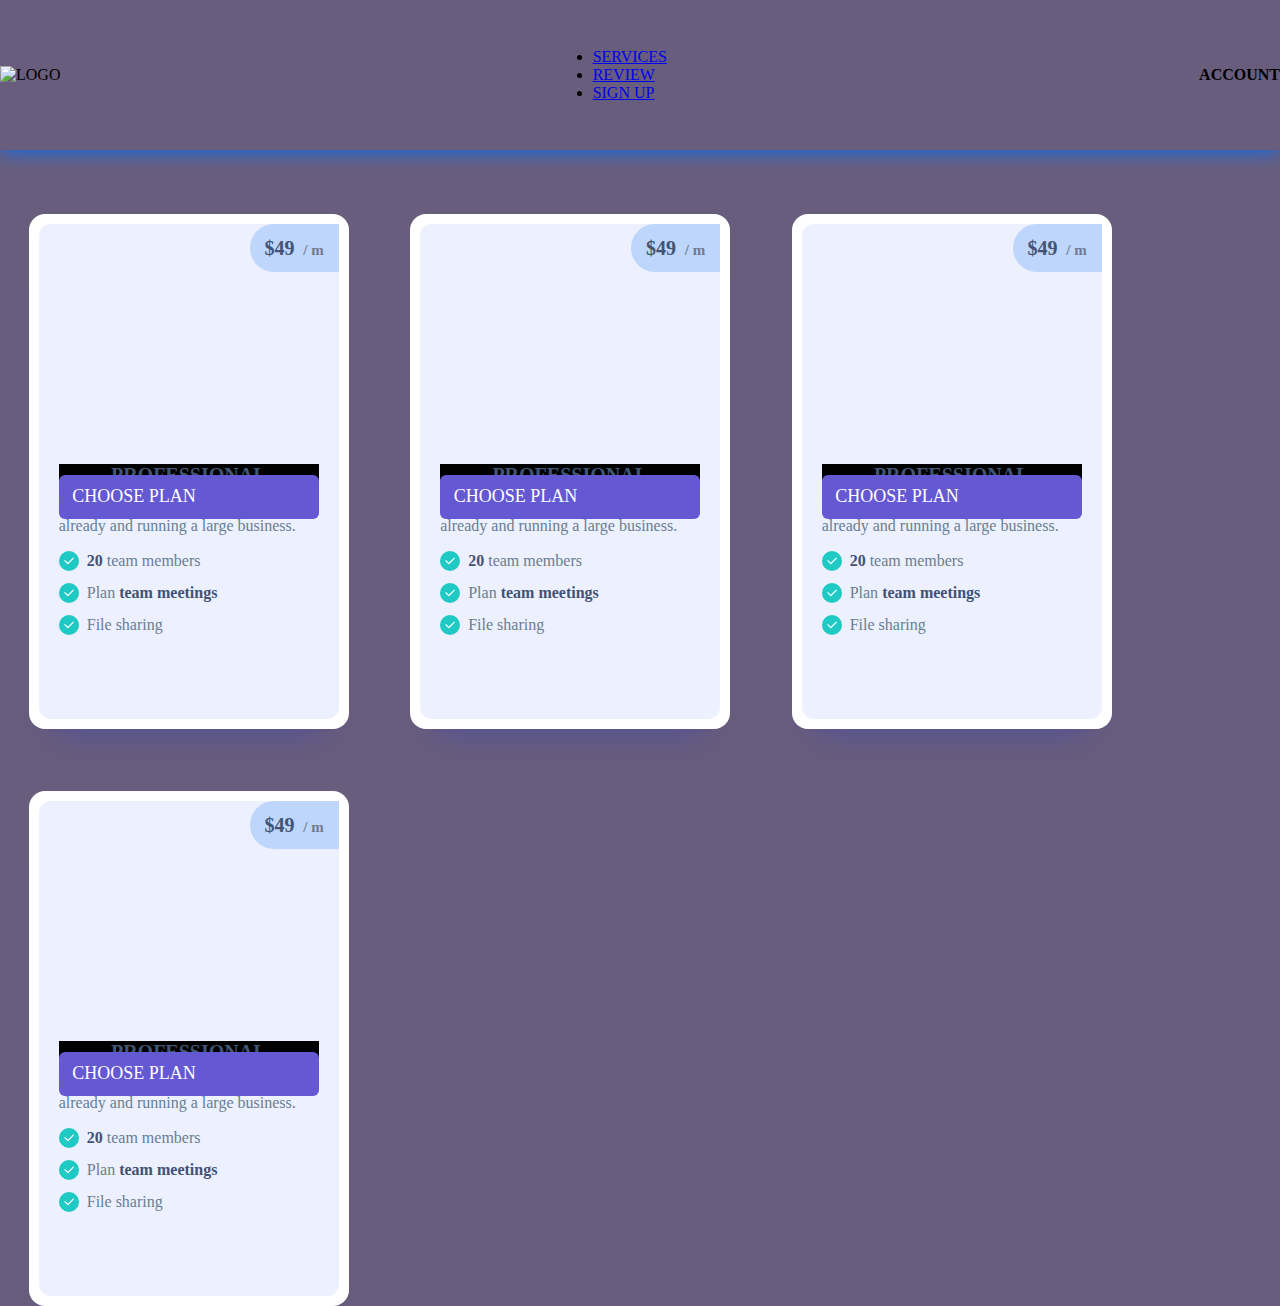
==== resources/htmlFiles/plans.html @ 19df86bf "Fixes of classes and css files" ====
<!DOCTYPE html>
<html lang="en">
<head>
    <meta charset="UTF-8">
    <meta name="viewport" content="width=device-width, initial-scale=1.0">
    <title>Plans</title>
    <link rel="stylesheet" href="../cssFles/index.css">

	<header>
		<section class="menu2">     
			<div class="logo">
				<img class="logo" src="../images/bf010af7b4dd40988a7390389ed03714-transformed.png" alt="Logo">
			</div>
	
			<nav class="navbar">              
				<li>
					<a href="../../index.html">services</a>
				</li>
				
				<li>
					<a href="../../index.html">review</a>
				</li>
	
				<li>
					<a href="../../index.html">sign up</a>   
				</li>
			</nav>
	
			<div class="account">
				<div>
					<h3>Account</h3>
				</div>
			</div>
		</section>
	</header>

</head>
<body>
	<section class="containerplans">
		<div class="plan">
			<div class="inner">
				<span class="pricing">
					<span>
						$49 <small>/ m</small>
					</span>
				</span>
				<p class="title">Professional</p>
				<p class="info">This plan is for those who have a team already and running a large business.</p>
				<ul class="features">
					<li>
						<span class="icon">
							<svg height="24" width="24" viewBox="0 0 24 24" xmlns="http://www.w3.org/2000/svg">
								<path d="M0 0h24v24H0z" fill="none"></path>
								<path fill="currentColor" d="M10 15.172l9.192-9.193 1.415 1.414L10 18l-6.364-6.364 1.414-1.414z"></path>
							</svg>
						</span>
						<span><strong>20</strong> team members</span>
					</li>
					<li>
						<span class="icon">
							<svg height="24" width="24" viewBox="0 0 24 24" xmlns="http://www.w3.org/2000/svg">
								<path d="M0 0h24v24H0z" fill="none"></path>
								<path fill="currentColor" d="M10 15.172l9.192-9.193 1.415 1.414L10 18l-6.364-6.364 1.414-1.414z"></path>
							</svg>
						</span>
						<span>Plan <strong>team meetings</strong></span>
					</li>
					<li>
						<span class="icon">
							<svg height="24" width="24" viewBox="0 0 24 24" xmlns="http://www.w3.org/2000/svg">
								<path d="M0 0h24v24H0z" fill="none"></path>
								<path fill="currentColor" d="M10 15.172l9.192-9.193 1.415 1.414L10 18l-6.364-6.364 1.414-1.414z"></path>
							</svg>
						</span>
						<span>File sharing</span>
					</li>
				</ul>
				<div class="action">
				<a class="button" href="#">
					Choose plan
				</a>
				</div>
			</div>
		</div>
	</section>

	<section class="containerplans">
		<div class="plan">
			<div class="inner">
				<span class="pricing">
					<span>
						$49 <small>/ m</small>
					</span>
				</span>
				<p class="title">Professional</p>
				<p class="info">This plan is for those who have a team already and running a large business.</p>
				<ul class="features">
					<li>
						<span class="icon">
							<svg height="24" width="24" viewBox="0 0 24 24" xmlns="http://www.w3.org/2000/svg">
								<path d="M0 0h24v24H0z" fill="none"></path>
								<path fill="currentColor" d="M10 15.172l9.192-9.193 1.415 1.414L10 18l-6.364-6.364 1.414-1.414z"></path>
							</svg>
						</span>
						<span><strong>20</strong> team members</span>
					</li>
					<li>
						<span class="icon">
							<svg height="24" width="24" viewBox="0 0 24 24" xmlns="http://www.w3.org/2000/svg">
								<path d="M0 0h24v24H0z" fill="none"></path>
								<path fill="currentColor" d="M10 15.172l9.192-9.193 1.415 1.414L10 18l-6.364-6.364 1.414-1.414z"></path>
							</svg>
						</span>
						<span>Plan <strong>team meetings</strong></span>
					</li>
					<li>
						<span class="icon">
							<svg height="24" width="24" viewBox="0 0 24 24" xmlns="http://www.w3.org/2000/svg">
								<path d="M0 0h24v24H0z" fill="none"></path>
								<path fill="currentColor" d="M10 15.172l9.192-9.193 1.415 1.414L10 18l-6.364-6.364 1.414-1.414z"></path>
							</svg>
						</span>
						<span>File sharing</span>
					</li>
				</ul>
				<div class="action">
				<a class="button" href="#">
					Choose plan
				</a>
				</div>
			</div>
		</div>
	</section>

	<section class="containerplans">
		<div class="plan">
			<div class="inner">
				<span class="pricing">
					<span>
						$49 <small>/ m</small>
					</span>
				</span>
				<p class="title">Professional</p>
				<p class="info">This plan is for those who have a team already and running a large business.</p>
				<ul class="features">
					<li>
						<span class="icon">
							<svg height="24" width="24" viewBox="0 0 24 24" xmlns="http://www.w3.org/2000/svg">
								<path d="M0 0h24v24H0z" fill="none"></path>
								<path fill="currentColor" d="M10 15.172l9.192-9.193 1.415 1.414L10 18l-6.364-6.364 1.414-1.414z"></path>
							</svg>
						</span>
						<span><strong>20</strong> team members</span>
					</li>
					<li>
						<span class="icon">
							<svg height="24" width="24" viewBox="0 0 24 24" xmlns="http://www.w3.org/2000/svg">
								<path d="M0 0h24v24H0z" fill="none"></path>
								<path fill="currentColor" d="M10 15.172l9.192-9.193 1.415 1.414L10 18l-6.364-6.364 1.414-1.414z"></path>
							</svg>
						</span>
						<span>Plan <strong>team meetings</strong></span>
					</li>
					<li>
						<span class="icon">
							<svg height="24" width="24" viewBox="0 0 24 24" xmlns="http://www.w3.org/2000/svg">
								<path d="M0 0h24v24H0z" fill="none"></path>
								<path fill="currentColor" d="M10 15.172l9.192-9.193 1.415 1.414L10 18l-6.364-6.364 1.414-1.414z"></path>
							</svg>
						</span>
						<span>File sharing</span>
					</li>
				</ul>
				<div class="action">
				<a class="button" href="#">
					Choose plan
				</a>
				</div>
			</div>
		</div>
	</section>

	<section class="containerplans">
		<div class="plan">
			<div class="inner">
				<span class="pricing">
					<span>
						$49 <small>/ m</small>
					</span>
				</span>
				<p class="title">Professional</p>
				<p class="info">This plan is for those who have a team already and running a large business.</p>
				<ul class="features">
					<li>
						<span class="icon">
							<svg height="24" width="24" viewBox="0 0 24 24" xmlns="http://www.w3.org/2000/svg">
								<path d="M0 0h24v24H0z" fill="none"></path>
								<path fill="currentColor" d="M10 15.172l9.192-9.193 1.415 1.414L10 18l-6.364-6.364 1.414-1.414z"></path>
							</svg>
						</span>
						<span><strong>20</strong> team members</span>
					</li>
					<li>
						<span class="icon">
							<svg height="24" width="24" viewBox="0 0 24 24" xmlns="http://www.w3.org/2000/svg">
								<path d="M0 0h24v24H0z" fill="none"></path>
								<path fill="currentColor" d="M10 15.172l9.192-9.193 1.415 1.414L10 18l-6.364-6.364 1.414-1.414z"></path>
							</svg>
						</span>
						<span>Plan <strong>team meetings</strong></span>
					</li>
					<li>
						<span class="icon">
							<svg height="24" width="24" viewBox="0 0 24 24" xmlns="http://www.w3.org/2000/svg">
								<path d="M0 0h24v24H0z" fill="none"></path>
								<path fill="currentColor" d="M10 15.172l9.192-9.193 1.415 1.414L10 18l-6.364-6.364 1.414-1.414z"></path>
							</svg>
						</span>
						<span>File sharing</span>
					</li>
				</ul>
				<div class="action">
				<a class="button" href="#">
					Choose plan
				</a>
				</div>
			</div>
		</div>
	</section>
</body>
</html>
---- resources/cssFles/index.css ----
@import "./header.css";
@import "./body.css";
@import "./footer.css";
@import "./plans.css";
@import "./header-plans.css";
@import "./services.css";

*{
    margin: 0;
    padding: 0;
    border: 0;
    font-size: 100%;
    vertical-align:baseline;
}

body {
    background-color: rgb(104, 93, 124);
}
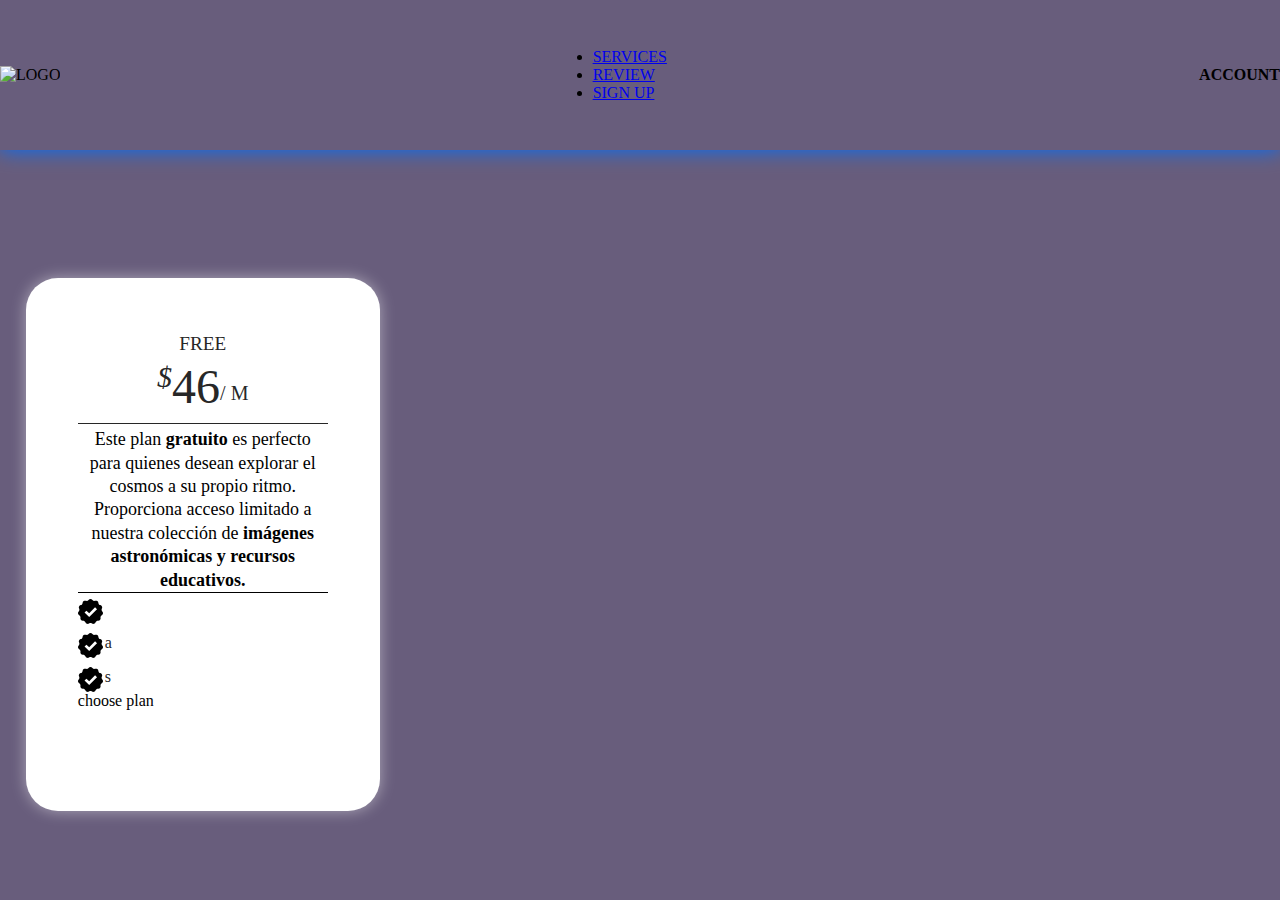
==== commit ad6442dc: "Plans almost updated" ====
--- a/resources/htmlFiles/plans.html
+++ b/resources/htmlFiles/plans.html
@@ -36,195 +36,38 @@
 
 </head>
 <body>
-	<section class="containerplans">
-		<div class="plan">
-			<div class="inner">
-				<span class="pricing">
-					<span>
-						$49 <small>/ m</small>
-					</span>
-				</span>
-				<p class="title">Professional</p>
-				<p class="info">This plan is for those who have a team already and running a large business.</p>
-				<ul class="features">
-					<li>
-						<span class="icon">
-							<svg height="24" width="24" viewBox="0 0 24 24" xmlns="http://www.w3.org/2000/svg">
-								<path d="M0 0h24v24H0z" fill="none"></path>
-								<path fill="currentColor" d="M10 15.172l9.192-9.193 1.415 1.414L10 18l-6.364-6.364 1.414-1.414z"></path>
-							</svg>
-						</span>
-						<span><strong>20</strong> team members</span>
-					</li>
-					<li>
-						<span class="icon">
-							<svg height="24" width="24" viewBox="0 0 24 24" xmlns="http://www.w3.org/2000/svg">
-								<path d="M0 0h24v24H0z" fill="none"></path>
-								<path fill="currentColor" d="M10 15.172l9.192-9.193 1.415 1.414L10 18l-6.364-6.364 1.414-1.414z"></path>
-							</svg>
-						</span>
-						<span>Plan <strong>team meetings</strong></span>
-					</li>
-					<li>
-						<span class="icon">
-							<svg height="24" width="24" viewBox="0 0 24 24" xmlns="http://www.w3.org/2000/svg">
-								<path d="M0 0h24v24H0z" fill="none"></path>
-								<path fill="currentColor" d="M10 15.172l9.192-9.193 1.415 1.414L10 18l-6.364-6.364 1.414-1.414z"></path>
-							</svg>
-						</span>
-						<span>File sharing</span>
-					</li>
-				</ul>
-				<div class="action">
-				<a class="button" href="#">
-					Choose plan
-				</a>
-				</div>
+	<section class="container-pack">
+		<div class="headerplan">
+			<p class="headers">
+				Free
+			</p>
+			<div class="description">
+				<p>Este plan <strong>gratuito</strong> es perfecto para quienes desean explorar el cosmos a su propio ritmo. Proporciona acceso limitado a nuestra colección de <strong>imágenes astronómicas y recursos educativos.</strong></p>
+			</div>
+			<div class="price">
+				<span>$</span>46 
+				<span><small>/ m</small></span>
 			</div>
 		</div>
-	</section>
+		<div>
+			<ul class="lists">
+				<li class="list">
+					<svg class="check" viewBox="0 0 24 24"><path d="M23.334 11.96c-.713-.726-.872-1.829-.393-2.727.342-.64.366-1.401.064-2.062-.301-.66-.893-1.142-1.601-1.302-.991-.225-1.722-1.067-1.803-2.081-.059-.723-.451-1.378-1.062-1.77-.609-.393-1.367-.478-2.05-.229-.956.347-2.026.032-2.642-.776-.44-.576-1.124-.915-1.85-.915-.725 0-1.409.339-1.849.915-.613.809-1.683 1.124-2.639.777-.682-.248-1.44-.163-2.05.229-.61.392-1.003 1.047-1.061 1.77-.082 1.014-.812 1.857-1.803 2.081-.708.16-1.3.642-1.601 1.302s-.277 1.422.065 2.061c.479.897.32 2.001-.392 2.727-.509.517-.747 1.242-.644 1.96s.536 1.347 1.17 1.7c.888.495 1.352 1.51 1.144 2.505-.147.71.044 1.448.519 1.996.476.549 1.18.844 1.902.798 1.016-.063 1.953.54 2.317 1.489.259.678.82 1.195 1.517 1.399.695.204 1.447.072 2.031-.357.819-.603 1.936-.603 2.754 0 .584.43 1.336.562 2.031.357.697-.204 1.258-.722 1.518-1.399.363-.949 1.301-1.553 2.316-1.489.724.046 1.427-.249 1.902-.798.475-.548.667-1.286.519-1.996-.207-.995.256-2.01 1.145-2.505.633-.354 1.065-.982 1.169-1.7s-.135-1.443-.643-1.96zm-12.584 5.43l-4.5-4.364 1.857-1.857 2.643 2.506 5.643-5.784 1.857 1.857-7.5 7.642z"/></svg>
+					<p></p>
+				</li>
+				<li class="list">
+					<svg class="check" viewBox="0 0 24 24"><path d="M23.334 11.96c-.713-.726-.872-1.829-.393-2.727.342-.64.366-1.401.064-2.062-.301-.66-.893-1.142-1.601-1.302-.991-.225-1.722-1.067-1.803-2.081-.059-.723-.451-1.378-1.062-1.77-.609-.393-1.367-.478-2.05-.229-.956.347-2.026.032-2.642-.776-.44-.576-1.124-.915-1.85-.915-.725 0-1.409.339-1.849.915-.613.809-1.683 1.124-2.639.777-.682-.248-1.44-.163-2.05.229-.61.392-1.003 1.047-1.061 1.77-.082 1.014-.812 1.857-1.803 2.081-.708.16-1.3.642-1.601 1.302s-.277 1.422.065 2.061c.479.897.32 2.001-.392 2.727-.509.517-.747 1.242-.644 1.96s.536 1.347 1.17 1.7c.888.495 1.352 1.51 1.144 2.505-.147.71.044 1.448.519 1.996.476.549 1.18.844 1.902.798 1.016-.063 1.953.54 2.317 1.489.259.678.82 1.195 1.517 1.399.695.204 1.447.072 2.031-.357.819-.603 1.936-.603 2.754 0 .584.43 1.336.562 2.031.357.697-.204 1.258-.722 1.518-1.399.363-.949 1.301-1.553 2.316-1.489.724.046 1.427-.249 1.902-.798.475-.548.667-1.286.519-1.996-.207-.995.256-2.01 1.145-2.505.633-.354 1.065-.982 1.169-1.7s-.135-1.443-.643-1.96zm-12.584 5.43l-4.5-4.364 1.857-1.857 2.643 2.506 5.643-5.784 1.857 1.857-7.5 7.642z"/></svg>
+					<p>a</p>
+				</li>
+				<li class="list">
+					<svg class="check" viewBox="0 0 24 24"><path d="M23.334 11.96c-.713-.726-.872-1.829-.393-2.727.342-.64.366-1.401.064-2.062-.301-.66-.893-1.142-1.601-1.302-.991-.225-1.722-1.067-1.803-2.081-.059-.723-.451-1.378-1.062-1.77-.609-.393-1.367-.478-2.05-.229-.956.347-2.026.032-2.642-.776-.44-.576-1.124-.915-1.85-.915-.725 0-1.409.339-1.849.915-.613.809-1.683 1.124-2.639.777-.682-.248-1.44-.163-2.05.229-.61.392-1.003 1.047-1.061 1.77-.082 1.014-.812 1.857-1.803 2.081-.708.16-1.3.642-1.601 1.302s-.277 1.422.065 2.061c.479.897.32 2.001-.392 2.727-.509.517-.747 1.242-.644 1.96s.536 1.347 1.17 1.7c.888.495 1.352 1.51 1.144 2.505-.147.71.044 1.448.519 1.996.476.549 1.18.844 1.902.798 1.016-.063 1.953.54 2.317 1.489.259.678.82 1.195 1.517 1.399.695.204 1.447.072 2.031-.357.819-.603 1.936-.603 2.754 0 .584.43 1.336.562 2.031.357.697-.204 1.258-.722 1.518-1.399.363-.949 1.301-1.553 2.316-1.489.724.046 1.427-.249 1.902-.798.475-.548.667-1.286.519-1.996-.207-.995.256-2.01 1.145-2.505.633-.354 1.065-.982 1.169-1.7s-.135-1.443-.643-1.96zm-12.584 5.43l-4.5-4.364 1.857-1.857 2.643 2.506 5.643-5.784 1.857 1.857-7.5 7.642z"/></svg>
 
-	<section class="containerplans">
-		<div class="plan">
-			<div class="inner">
-				<span class="pricing">
-					<span>
-						$49 <small>/ m</small>
-					</span>
-				</span>
-				<p class="title">Professional</p>
-				<p class="info">This plan is for those who have a team already and running a large business.</p>
-				<ul class="features">
-					<li>
-						<span class="icon">
-							<svg height="24" width="24" viewBox="0 0 24 24" xmlns="http://www.w3.org/2000/svg">
-								<path d="M0 0h24v24H0z" fill="none"></path>
-								<path fill="currentColor" d="M10 15.172l9.192-9.193 1.415 1.414L10 18l-6.364-6.364 1.414-1.414z"></path>
-							</svg>
-						</span>
-						<span><strong>20</strong> team members</span>
-					</li>
-					<li>
-						<span class="icon">
-							<svg height="24" width="24" viewBox="0 0 24 24" xmlns="http://www.w3.org/2000/svg">
-								<path d="M0 0h24v24H0z" fill="none"></path>
-								<path fill="currentColor" d="M10 15.172l9.192-9.193 1.415 1.414L10 18l-6.364-6.364 1.414-1.414z"></path>
-							</svg>
-						</span>
-						<span>Plan <strong>team meetings</strong></span>
-					</li>
-					<li>
-						<span class="icon">
-							<svg height="24" width="24" viewBox="0 0 24 24" xmlns="http://www.w3.org/2000/svg">
-								<path d="M0 0h24v24H0z" fill="none"></path>
-								<path fill="currentColor" d="M10 15.172l9.192-9.193 1.415 1.414L10 18l-6.364-6.364 1.414-1.414z"></path>
-							</svg>
-						</span>
-						<span>File sharing</span>
-					</li>
-				</ul>
-				<div class="action">
-				<a class="button" href="#">
-					Choose plan
-				</a>
-				</div>
-			</div>
+					<p>s</p>
+				</li>
+			</ul>
 		</div>
-	</section>
-
-	<section class="containerplans">
-		<div class="plan">
-			<div class="inner">
-				<span class="pricing">
-					<span>
-						$49 <small>/ m</small>
-					</span>
-				</span>
-				<p class="title">Professional</p>
-				<p class="info">This plan is for those who have a team already and running a large business.</p>
-				<ul class="features">
-					<li>
-						<span class="icon">
-							<svg height="24" width="24" viewBox="0 0 24 24" xmlns="http://www.w3.org/2000/svg">
-								<path d="M0 0h24v24H0z" fill="none"></path>
-								<path fill="currentColor" d="M10 15.172l9.192-9.193 1.415 1.414L10 18l-6.364-6.364 1.414-1.414z"></path>
-							</svg>
-						</span>
-						<span><strong>20</strong> team members</span>
-					</li>
-					<li>
-						<span class="icon">
-							<svg height="24" width="24" viewBox="0 0 24 24" xmlns="http://www.w3.org/2000/svg">
-								<path d="M0 0h24v24H0z" fill="none"></path>
-								<path fill="currentColor" d="M10 15.172l9.192-9.193 1.415 1.414L10 18l-6.364-6.364 1.414-1.414z"></path>
-							</svg>
-						</span>
-						<span>Plan <strong>team meetings</strong></span>
-					</li>
-					<li>
-						<span class="icon">
-							<svg height="24" width="24" viewBox="0 0 24 24" xmlns="http://www.w3.org/2000/svg">
-								<path d="M0 0h24v24H0z" fill="none"></path>
-								<path fill="currentColor" d="M10 15.172l9.192-9.193 1.415 1.414L10 18l-6.364-6.364 1.414-1.414z"></path>
-							</svg>
-						</span>
-						<span>File sharing</span>
-					</li>
-				</ul>
-				<div class="action">
-				<a class="button" href="#">
-					Choose plan
-				</a>
-				</div>
-			</div>
-		</div>
-	</section>
-
-	<section class="containerplans">
-		<div class="plan">
-			<div class="inner">
-				<span class="pricing">
-					<span>
-						$49 <small>/ m</small>
-					</span>
-				</span>
-				<p class="title">Professional</p>
-				<p class="info">This plan is for those who have a team already and running a large business.</p>
-				<ul class="features">
-					<li>
-						<span class="icon">
-							<svg height="24" width="24" viewBox="0 0 24 24" xmlns="http://www.w3.org/2000/svg">
-								<path d="M0 0h24v24H0z" fill="none"></path>
-								<path fill="currentColor" d="M10 15.172l9.192-9.193 1.415 1.414L10 18l-6.364-6.364 1.414-1.414z"></path>
-							</svg>
-						</span>
-						<span><strong>20</strong> team members</span>
-					</li>
-					<li>
-						<span class="icon">
-							<svg height="24" width="24" viewBox="0 0 24 24" xmlns="http://www.w3.org/2000/svg">
-								<path d="M0 0h24v24H0z" fill="none"></path>
-								<path fill="currentColor" d="M10 15.172l9.192-9.193 1.415 1.414L10 18l-6.364-6.364 1.414-1.414z"></path>
-							</svg>
-						</span>
-						<span>Plan <strong>team meetings</strong></span>
-					</li>
-					<li>
-						<span class="icon">
-							<svg height="24" width="24" viewBox="0 0 24 24" xmlns="http://www.w3.org/2000/svg">
-								<path d="M0 0h24v24H0z" fill="none"></path>
-								<path fill="currentColor" d="M10 15.172l9.192-9.193 1.415 1.414L10 18l-6.364-6.364 1.414-1.414z"></path>
-							</svg>
-						</span>
-						<span>File sharing</span>
-					</li>
-				</ul>
-				<div class="action">
-				<a class="button" href="#">
-					Choose plan
-				</a>
-				</div>
-			</div>
+		<div class="button-plan">
+			<p>choose plan</p>
 		</div>
 	</section>
 </body>
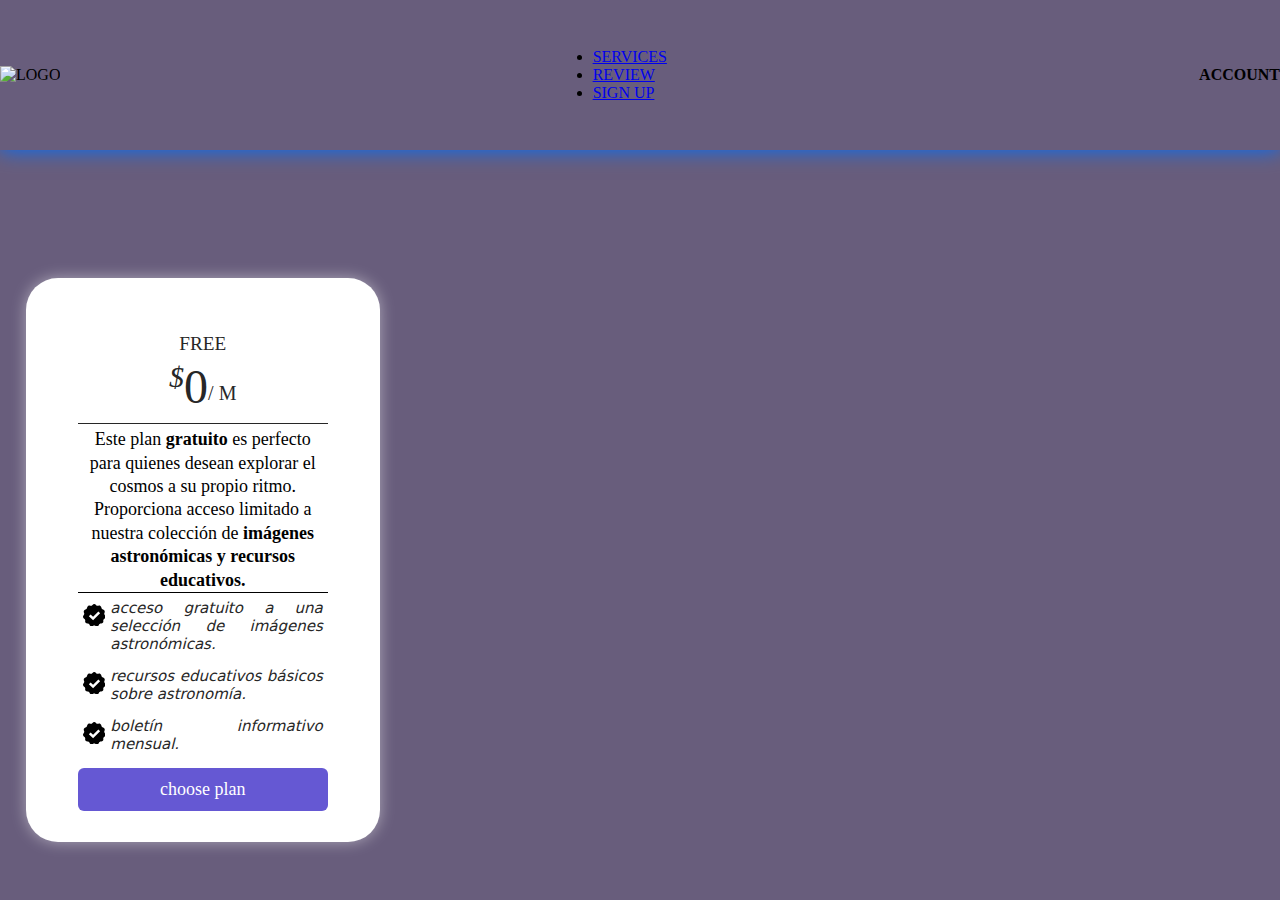
==== commit 1ec8ccc7: "Plans updated" ====
--- a/resources/htmlFiles/plans.html
+++ b/resources/htmlFiles/plans.html
@@ -45,24 +45,29 @@
 				<p>Este plan <strong>gratuito</strong> es perfecto para quienes desean explorar el cosmos a su propio ritmo. Proporciona acceso limitado a nuestra colección de <strong>imágenes astronómicas y recursos educativos.</strong></p>
 			</div>
 			<div class="price">
-				<span>$</span>46 
+				<span>$</span>0 
 				<span><small>/ m</small></span>
 			</div>
 		</div>
 		<div>
 			<ul class="lists">
 				<li class="list">
+					<div>
 					<svg class="check" viewBox="0 0 24 24"><path d="M23.334 11.96c-.713-.726-.872-1.829-.393-2.727.342-.64.366-1.401.064-2.062-.301-.66-.893-1.142-1.601-1.302-.991-.225-1.722-1.067-1.803-2.081-.059-.723-.451-1.378-1.062-1.77-.609-.393-1.367-.478-2.05-.229-.956.347-2.026.032-2.642-.776-.44-.576-1.124-.915-1.85-.915-.725 0-1.409.339-1.849.915-.613.809-1.683 1.124-2.639.777-.682-.248-1.44-.163-2.05.229-.61.392-1.003 1.047-1.061 1.77-.082 1.014-.812 1.857-1.803 2.081-.708.16-1.3.642-1.601 1.302s-.277 1.422.065 2.061c.479.897.32 2.001-.392 2.727-.509.517-.747 1.242-.644 1.96s.536 1.347 1.17 1.7c.888.495 1.352 1.51 1.144 2.505-.147.71.044 1.448.519 1.996.476.549 1.18.844 1.902.798 1.016-.063 1.953.54 2.317 1.489.259.678.82 1.195 1.517 1.399.695.204 1.447.072 2.031-.357.819-.603 1.936-.603 2.754 0 .584.43 1.336.562 2.031.357.697-.204 1.258-.722 1.518-1.399.363-.949 1.301-1.553 2.316-1.489.724.046 1.427-.249 1.902-.798.475-.548.667-1.286.519-1.996-.207-.995.256-2.01 1.145-2.505.633-.354 1.065-.982 1.169-1.7s-.135-1.443-.643-1.96zm-12.584 5.43l-4.5-4.364 1.857-1.857 2.643 2.506 5.643-5.784 1.857 1.857-7.5 7.642z"/></svg>
-					<p></p>
+					</div>
+					<p>Acceso gratuito a una selección de imágenes astronómicas.</p>
 				</li>
 				<li class="list">
+					<div>
 					<svg class="check" viewBox="0 0 24 24"><path d="M23.334 11.96c-.713-.726-.872-1.829-.393-2.727.342-.64.366-1.401.064-2.062-.301-.66-.893-1.142-1.601-1.302-.991-.225-1.722-1.067-1.803-2.081-.059-.723-.451-1.378-1.062-1.77-.609-.393-1.367-.478-2.05-.229-.956.347-2.026.032-2.642-.776-.44-.576-1.124-.915-1.85-.915-.725 0-1.409.339-1.849.915-.613.809-1.683 1.124-2.639.777-.682-.248-1.44-.163-2.05.229-.61.392-1.003 1.047-1.061 1.77-.082 1.014-.812 1.857-1.803 2.081-.708.16-1.3.642-1.601 1.302s-.277 1.422.065 2.061c.479.897.32 2.001-.392 2.727-.509.517-.747 1.242-.644 1.96s.536 1.347 1.17 1.7c.888.495 1.352 1.51 1.144 2.505-.147.71.044 1.448.519 1.996.476.549 1.18.844 1.902.798 1.016-.063 1.953.54 2.317 1.489.259.678.82 1.195 1.517 1.399.695.204 1.447.072 2.031-.357.819-.603 1.936-.603 2.754 0 .584.43 1.336.562 2.031.357.697-.204 1.258-.722 1.518-1.399.363-.949 1.301-1.553 2.316-1.489.724.046 1.427-.249 1.902-.798.475-.548.667-1.286.519-1.996-.207-.995.256-2.01 1.145-2.505.633-.354 1.065-.982 1.169-1.7s-.135-1.443-.643-1.96zm-12.584 5.43l-4.5-4.364 1.857-1.857 2.643 2.506 5.643-5.784 1.857 1.857-7.5 7.642z"/></svg>
-					<p>a</p>
+					</div>
+					<p>Recursos educativos básicos sobre astronomía.</p>
 				</li>
 				<li class="list">
+					<div>
 					<svg class="check" viewBox="0 0 24 24"><path d="M23.334 11.96c-.713-.726-.872-1.829-.393-2.727.342-.64.366-1.401.064-2.062-.301-.66-.893-1.142-1.601-1.302-.991-.225-1.722-1.067-1.803-2.081-.059-.723-.451-1.378-1.062-1.77-.609-.393-1.367-.478-2.05-.229-.956.347-2.026.032-2.642-.776-.44-.576-1.124-.915-1.85-.915-.725 0-1.409.339-1.849.915-.613.809-1.683 1.124-2.639.777-.682-.248-1.44-.163-2.05.229-.61.392-1.003 1.047-1.061 1.77-.082 1.014-.812 1.857-1.803 2.081-.708.16-1.3.642-1.601 1.302s-.277 1.422.065 2.061c.479.897.32 2.001-.392 2.727-.509.517-.747 1.242-.644 1.96s.536 1.347 1.17 1.7c.888.495 1.352 1.51 1.144 2.505-.147.71.044 1.448.519 1.996.476.549 1.18.844 1.902.798 1.016-.063 1.953.54 2.317 1.489.259.678.82 1.195 1.517 1.399.695.204 1.447.072 2.031-.357.819-.603 1.936-.603 2.754 0 .584.43 1.336.562 2.031.357.697-.204 1.258-.722 1.518-1.399.363-.949 1.301-1.553 2.316-1.489.724.046 1.427-.249 1.902-.798.475-.548.667-1.286.519-1.996-.207-.995.256-2.01 1.145-2.505.633-.354 1.065-.982 1.169-1.7s-.135-1.443-.643-1.96zm-12.584 5.43l-4.5-4.364 1.857-1.857 2.643 2.506 5.643-5.784 1.857 1.857-7.5 7.642z"/></svg>
-
-					<p>s</p>
+					</div>
+					<p>Boletín informativo mensual.</p>
 				</li>
 			</ul>
 		</div>
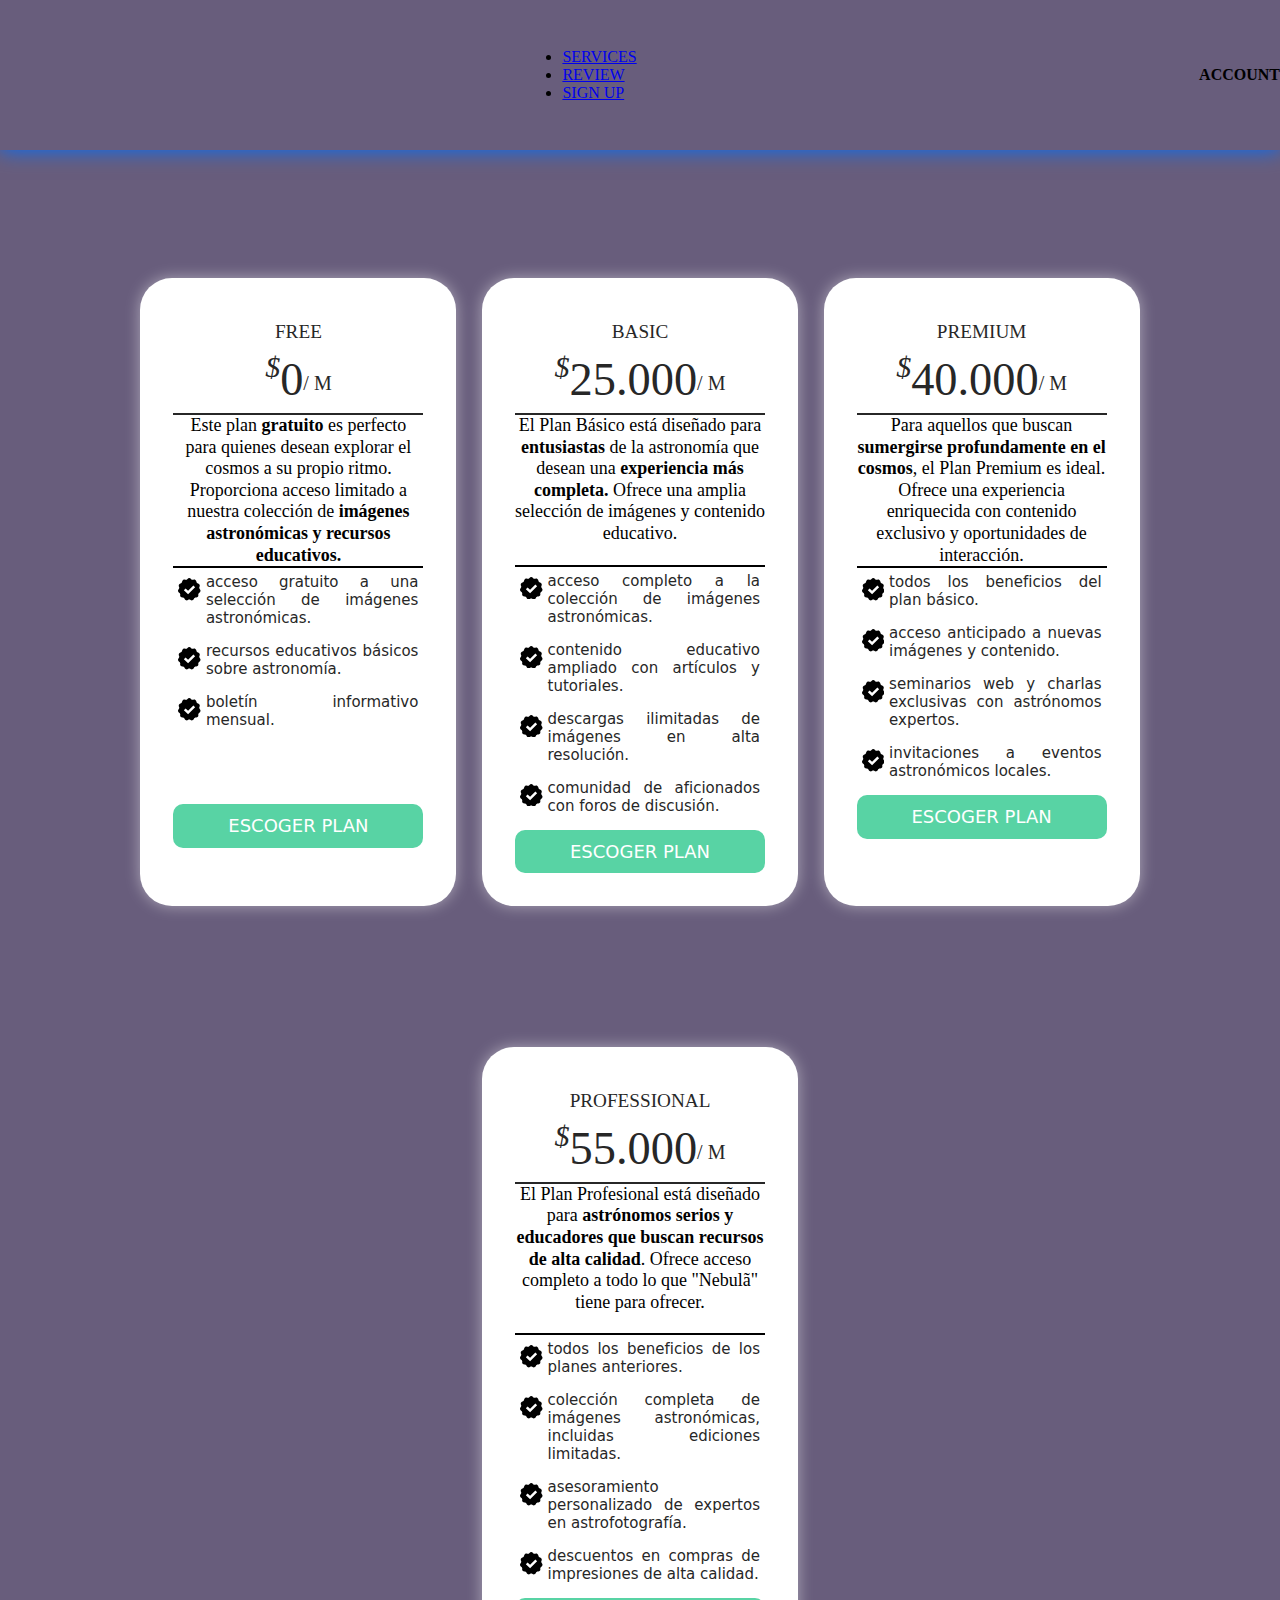
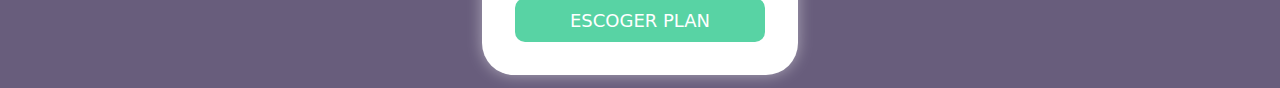
==== commit e6290f65: "Plans made with their characteristics and prices." ====
--- a/resources/htmlFiles/plans.html
+++ b/resources/htmlFiles/plans.html
@@ -1,5 +1,5 @@
 <!DOCTYPE html>
-<html lang="en">
+<html lang="es">
 <head>
     <meta charset="UTF-8">
     <meta name="viewport" content="width=device-width, initial-scale=1.0">
@@ -9,7 +9,7 @@
 	<header>
 		<section class="menu2">     
 			<div class="logo">
-				<img class="logo" src="../images/bf010af7b4dd40988a7390389ed03714-transformed.png" alt="Logo">
+
 			</div>
 	
 			<nav class="navbar">              
@@ -36,44 +36,188 @@
 
 </head>
 <body>
-	<section class="container-pack">
-		<div class="headerplan">
-			<p class="headers">
-				Free
-			</p>
-			<div class="description">
-				<p>Este plan <strong>gratuito</strong> es perfecto para quienes desean explorar el cosmos a su propio ritmo. Proporciona acceso limitado a nuestra colección de <strong>imágenes astronómicas y recursos educativos.</strong></p>
-			</div>
-			<div class="price">
-				<span>$</span>0 
-				<span><small>/ m</small></span>
-			</div>
-		</div>
-		<div>
-			<ul class="lists">
-				<li class="list">
-					<div>
-					<svg class="check" viewBox="0 0 24 24"><path d="M23.334 11.96c-.713-.726-.872-1.829-.393-2.727.342-.64.366-1.401.064-2.062-.301-.66-.893-1.142-1.601-1.302-.991-.225-1.722-1.067-1.803-2.081-.059-.723-.451-1.378-1.062-1.77-.609-.393-1.367-.478-2.05-.229-.956.347-2.026.032-2.642-.776-.44-.576-1.124-.915-1.85-.915-.725 0-1.409.339-1.849.915-.613.809-1.683 1.124-2.639.777-.682-.248-1.44-.163-2.05.229-.61.392-1.003 1.047-1.061 1.77-.082 1.014-.812 1.857-1.803 2.081-.708.16-1.3.642-1.601 1.302s-.277 1.422.065 2.061c.479.897.32 2.001-.392 2.727-.509.517-.747 1.242-.644 1.96s.536 1.347 1.17 1.7c.888.495 1.352 1.51 1.144 2.505-.147.71.044 1.448.519 1.996.476.549 1.18.844 1.902.798 1.016-.063 1.953.54 2.317 1.489.259.678.82 1.195 1.517 1.399.695.204 1.447.072 2.031-.357.819-.603 1.936-.603 2.754 0 .584.43 1.336.562 2.031.357.697-.204 1.258-.722 1.518-1.399.363-.949 1.301-1.553 2.316-1.489.724.046 1.427-.249 1.902-.798.475-.548.667-1.286.519-1.996-.207-.995.256-2.01 1.145-2.505.633-.354 1.065-.982 1.169-1.7s-.135-1.443-.643-1.96zm-12.584 5.43l-4.5-4.364 1.857-1.857 2.643 2.506 5.643-5.784 1.857 1.857-7.5 7.642z"/></svg>
-					</div>
-					<p>Acceso gratuito a una selección de imágenes astronómicas.</p>
-				</li>
-				<li class="list">
-					<div>
-					<svg class="check" viewBox="0 0 24 24"><path d="M23.334 11.96c-.713-.726-.872-1.829-.393-2.727.342-.64.366-1.401.064-2.062-.301-.66-.893-1.142-1.601-1.302-.991-.225-1.722-1.067-1.803-2.081-.059-.723-.451-1.378-1.062-1.77-.609-.393-1.367-.478-2.05-.229-.956.347-2.026.032-2.642-.776-.44-.576-1.124-.915-1.85-.915-.725 0-1.409.339-1.849.915-.613.809-1.683 1.124-2.639.777-.682-.248-1.44-.163-2.05.229-.61.392-1.003 1.047-1.061 1.77-.082 1.014-.812 1.857-1.803 2.081-.708.16-1.3.642-1.601 1.302s-.277 1.422.065 2.061c.479.897.32 2.001-.392 2.727-.509.517-.747 1.242-.644 1.96s.536 1.347 1.17 1.7c.888.495 1.352 1.51 1.144 2.505-.147.71.044 1.448.519 1.996.476.549 1.18.844 1.902.798 1.016-.063 1.953.54 2.317 1.489.259.678.82 1.195 1.517 1.399.695.204 1.447.072 2.031-.357.819-.603 1.936-.603 2.754 0 .584.43 1.336.562 2.031.357.697-.204 1.258-.722 1.518-1.399.363-.949 1.301-1.553 2.316-1.489.724.046 1.427-.249 1.902-.798.475-.548.667-1.286.519-1.996-.207-.995.256-2.01 1.145-2.505.633-.354 1.065-.982 1.169-1.7s-.135-1.443-.643-1.96zm-12.584 5.43l-4.5-4.364 1.857-1.857 2.643 2.506 5.643-5.784 1.857 1.857-7.5 7.642z"/></svg>
-					</div>
-					<p>Recursos educativos básicos sobre astronomía.</p>
-				</li>
-				<li class="list">
-					<div>
-					<svg class="check" viewBox="0 0 24 24"><path d="M23.334 11.96c-.713-.726-.872-1.829-.393-2.727.342-.64.366-1.401.064-2.062-.301-.66-.893-1.142-1.601-1.302-.991-.225-1.722-1.067-1.803-2.081-.059-.723-.451-1.378-1.062-1.77-.609-.393-1.367-.478-2.05-.229-.956.347-2.026.032-2.642-.776-.44-.576-1.124-.915-1.85-.915-.725 0-1.409.339-1.849.915-.613.809-1.683 1.124-2.639.777-.682-.248-1.44-.163-2.05.229-.61.392-1.003 1.047-1.061 1.77-.082 1.014-.812 1.857-1.803 2.081-.708.16-1.3.642-1.601 1.302s-.277 1.422.065 2.061c.479.897.32 2.001-.392 2.727-.509.517-.747 1.242-.644 1.96s.536 1.347 1.17 1.7c.888.495 1.352 1.51 1.144 2.505-.147.71.044 1.448.519 1.996.476.549 1.18.844 1.902.798 1.016-.063 1.953.54 2.317 1.489.259.678.82 1.195 1.517 1.399.695.204 1.447.072 2.031-.357.819-.603 1.936-.603 2.754 0 .584.43 1.336.562 2.031.357.697-.204 1.258-.722 1.518-1.399.363-.949 1.301-1.553 2.316-1.489.724.046 1.427-.249 1.902-.798.475-.548.667-1.286.519-1.996-.207-.995.256-2.01 1.145-2.505.633-.354 1.065-.982 1.169-1.7s-.135-1.443-.643-1.96zm-12.584 5.43l-4.5-4.364 1.857-1.857 2.643 2.506 5.643-5.784 1.857 1.857-7.5 7.642z"/></svg>
-					</div>
-					<p>Boletín informativo mensual.</p>
-				</li>
-			</ul>
-		</div>
-		<div class="button-plan">
-			<p>choose plan</p>
-		</div>
+	<section class="all-container">
+		<section class="container-pack">
+			<div class="headerplan">
+				<p class="headers">
+					Free
+				</p>
+				<div class="price">
+					<span>$</span>0 
+					<span><small>/ m</small></span>
+				</div>
+				<div class="description">
+					<p>Este plan <strong>gratuito</strong> es perfecto para quienes desean explorar el cosmos a su propio ritmo. Proporciona acceso limitado a nuestra colección de <strong>imágenes astronómicas y recursos educativos.</strong></p>
+				</div>
+
+			</div>
+			<div>
+				<ul class="lists">
+					<li class="list">
+						<div>
+						<svg class="check" viewBox="0 0 24 24"><path d="M23.334 11.96c-.713-.726-.872-1.829-.393-2.727.342-.64.366-1.401.064-2.062-.301-.66-.893-1.142-1.601-1.302-.991-.225-1.722-1.067-1.803-2.081-.059-.723-.451-1.378-1.062-1.77-.609-.393-1.367-.478-2.05-.229-.956.347-2.026.032-2.642-.776-.44-.576-1.124-.915-1.85-.915-.725 0-1.409.339-1.849.915-.613.809-1.683 1.124-2.639.777-.682-.248-1.44-.163-2.05.229-.61.392-1.003 1.047-1.061 1.77-.082 1.014-.812 1.857-1.803 2.081-.708.16-1.3.642-1.601 1.302s-.277 1.422.065 2.061c.479.897.32 2.001-.392 2.727-.509.517-.747 1.242-.644 1.96s.536 1.347 1.17 1.7c.888.495 1.352 1.51 1.144 2.505-.147.71.044 1.448.519 1.996.476.549 1.18.844 1.902.798 1.016-.063 1.953.54 2.317 1.489.259.678.82 1.195 1.517 1.399.695.204 1.447.072 2.031-.357.819-.603 1.936-.603 2.754 0 .584.43 1.336.562 2.031.357.697-.204 1.258-.722 1.518-1.399.363-.949 1.301-1.553 2.316-1.489.724.046 1.427-.249 1.902-.798.475-.548.667-1.286.519-1.996-.207-.995.256-2.01 1.145-2.505.633-.354 1.065-.982 1.169-1.7s-.135-1.443-.643-1.96zm-12.584 5.43l-4.5-4.364 1.857-1.857 2.643 2.506 5.643-5.784 1.857 1.857-7.5 7.642z"/></svg>
+						</div>
+						<p>Acceso gratuito a una selección de imágenes astronómicas.</p>
+					</li>
+					<li class="list">
+						<div>
+						<svg class="check" viewBox="0 0 24 24"><path d="M23.334 11.96c-.713-.726-.872-1.829-.393-2.727.342-.64.366-1.401.064-2.062-.301-.66-.893-1.142-1.601-1.302-.991-.225-1.722-1.067-1.803-2.081-.059-.723-.451-1.378-1.062-1.77-.609-.393-1.367-.478-2.05-.229-.956.347-2.026.032-2.642-.776-.44-.576-1.124-.915-1.85-.915-.725 0-1.409.339-1.849.915-.613.809-1.683 1.124-2.639.777-.682-.248-1.44-.163-2.05.229-.61.392-1.003 1.047-1.061 1.77-.082 1.014-.812 1.857-1.803 2.081-.708.16-1.3.642-1.601 1.302s-.277 1.422.065 2.061c.479.897.32 2.001-.392 2.727-.509.517-.747 1.242-.644 1.96s.536 1.347 1.17 1.7c.888.495 1.352 1.51 1.144 2.505-.147.71.044 1.448.519 1.996.476.549 1.18.844 1.902.798 1.016-.063 1.953.54 2.317 1.489.259.678.82 1.195 1.517 1.399.695.204 1.447.072 2.031-.357.819-.603 1.936-.603 2.754 0 .584.43 1.336.562 2.031.357.697-.204 1.258-.722 1.518-1.399.363-.949 1.301-1.553 2.316-1.489.724.046 1.427-.249 1.902-.798.475-.548.667-1.286.519-1.996-.207-.995.256-2.01 1.145-2.505.633-.354 1.065-.982 1.169-1.7s-.135-1.443-.643-1.96zm-12.584 5.43l-4.5-4.364 1.857-1.857 2.643 2.506 5.643-5.784 1.857 1.857-7.5 7.642z"/></svg>
+						</div>
+						<p>Recursos educativos básicos sobre astronomía.</p>
+					</li>
+					<li class="list">
+						<div>
+						<svg class="check" viewBox="0 0 24 24"><path d="M23.334 11.96c-.713-.726-.872-1.829-.393-2.727.342-.64.366-1.401.064-2.062-.301-.66-.893-1.142-1.601-1.302-.991-.225-1.722-1.067-1.803-2.081-.059-.723-.451-1.378-1.062-1.77-.609-.393-1.367-.478-2.05-.229-.956.347-2.026.032-2.642-.776-.44-.576-1.124-.915-1.85-.915-.725 0-1.409.339-1.849.915-.613.809-1.683 1.124-2.639.777-.682-.248-1.44-.163-2.05.229-.61.392-1.003 1.047-1.061 1.77-.082 1.014-.812 1.857-1.803 2.081-.708.16-1.3.642-1.601 1.302s-.277 1.422.065 2.061c.479.897.32 2.001-.392 2.727-.509.517-.747 1.242-.644 1.96s.536 1.347 1.17 1.7c.888.495 1.352 1.51 1.144 2.505-.147.71.044 1.448.519 1.996.476.549 1.18.844 1.902.798 1.016-.063 1.953.54 2.317 1.489.259.678.82 1.195 1.517 1.399.695.204 1.447.072 2.031-.357.819-.603 1.936-.603 2.754 0 .584.43 1.336.562 2.031.357.697-.204 1.258-.722 1.518-1.399.363-.949 1.301-1.553 2.316-1.489.724.046 1.427-.249 1.902-.798.475-.548.667-1.286.519-1.996-.207-.995.256-2.01 1.145-2.505.633-.354 1.065-.982 1.169-1.7s-.135-1.443-.643-1.96zm-12.584 5.43l-4.5-4.364 1.857-1.857 2.643 2.506 5.643-5.784 1.857 1.857-7.5 7.642z"/></svg>
+						</div>
+						<p>Boletín informativo mensual.</p>
+					</li>
+				</ul>
+			</div>
+			<div class="button1">
+				<p>escoger plan</p>
+			</div>
+		</section>
+	
+		<section class="container-pack">
+			<div class="headerplan">
+				<p class="headers">
+					Basic
+				</p>
+				<div class="price">
+					<span>$</span>25.000 
+					<span><small>/ m</small></span>
+				</div>
+				<div class="description">
+					<p id="description2">El Plan Básico está diseñado para <strong>entusiastas</strong> de la astronomía que desean una <strong>experiencia más completa.</strong> Ofrece una amplia selección de imágenes y contenido educativo.</p>
+				</div>
+
+			</div>
+			<div>
+				<ul class="lists">
+					<li class="list">
+						<div>
+						<svg class="check" viewBox="0 0 24 24"><path d="M23.334 11.96c-.713-.726-.872-1.829-.393-2.727.342-.64.366-1.401.064-2.062-.301-.66-.893-1.142-1.601-1.302-.991-.225-1.722-1.067-1.803-2.081-.059-.723-.451-1.378-1.062-1.77-.609-.393-1.367-.478-2.05-.229-.956.347-2.026.032-2.642-.776-.44-.576-1.124-.915-1.85-.915-.725 0-1.409.339-1.849.915-.613.809-1.683 1.124-2.639.777-.682-.248-1.44-.163-2.05.229-.61.392-1.003 1.047-1.061 1.77-.082 1.014-.812 1.857-1.803 2.081-.708.16-1.3.642-1.601 1.302s-.277 1.422.065 2.061c.479.897.32 2.001-.392 2.727-.509.517-.747 1.242-.644 1.96s.536 1.347 1.17 1.7c.888.495 1.352 1.51 1.144 2.505-.147.71.044 1.448.519 1.996.476.549 1.18.844 1.902.798 1.016-.063 1.953.54 2.317 1.489.259.678.82 1.195 1.517 1.399.695.204 1.447.072 2.031-.357.819-.603 1.936-.603 2.754 0 .584.43 1.336.562 2.031.357.697-.204 1.258-.722 1.518-1.399.363-.949 1.301-1.553 2.316-1.489.724.046 1.427-.249 1.902-.798.475-.548.667-1.286.519-1.996-.207-.995.256-2.01 1.145-2.505.633-.354 1.065-.982 1.169-1.7s-.135-1.443-.643-1.96zm-12.584 5.43l-4.5-4.364 1.857-1.857 2.643 2.506 5.643-5.784 1.857 1.857-7.5 7.642z"/></svg>
+						</div>
+						<p>Acceso completo a la colección de imágenes astronómicas.</p>
+					</li>
+					<li class="list">
+						<div>
+						<svg class="check" viewBox="0 0 24 24"><path d="M23.334 11.96c-.713-.726-.872-1.829-.393-2.727.342-.64.366-1.401.064-2.062-.301-.66-.893-1.142-1.601-1.302-.991-.225-1.722-1.067-1.803-2.081-.059-.723-.451-1.378-1.062-1.77-.609-.393-1.367-.478-2.05-.229-.956.347-2.026.032-2.642-.776-.44-.576-1.124-.915-1.85-.915-.725 0-1.409.339-1.849.915-.613.809-1.683 1.124-2.639.777-.682-.248-1.44-.163-2.05.229-.61.392-1.003 1.047-1.061 1.77-.082 1.014-.812 1.857-1.803 2.081-.708.16-1.3.642-1.601 1.302s-.277 1.422.065 2.061c.479.897.32 2.001-.392 2.727-.509.517-.747 1.242-.644 1.96s.536 1.347 1.17 1.7c.888.495 1.352 1.51 1.144 2.505-.147.71.044 1.448.519 1.996.476.549 1.18.844 1.902.798 1.016-.063 1.953.54 2.317 1.489.259.678.82 1.195 1.517 1.399.695.204 1.447.072 2.031-.357.819-.603 1.936-.603 2.754 0 .584.43 1.336.562 2.031.357.697-.204 1.258-.722 1.518-1.399.363-.949 1.301-1.553 2.316-1.489.724.046 1.427-.249 1.902-.798.475-.548.667-1.286.519-1.996-.207-.995.256-2.01 1.145-2.505.633-.354 1.065-.982 1.169-1.7s-.135-1.443-.643-1.96zm-12.584 5.43l-4.5-4.364 1.857-1.857 2.643 2.506 5.643-5.784 1.857 1.857-7.5 7.642z"/></svg>
+						</div>
+						<p>Contenido educativo ampliado con artículos y tutoriales.</p>
+					</li>
+					<li class="list">
+						<div>
+						<svg class="check" viewBox="0 0 24 24"><path d="M23.334 11.96c-.713-.726-.872-1.829-.393-2.727.342-.64.366-1.401.064-2.062-.301-.66-.893-1.142-1.601-1.302-.991-.225-1.722-1.067-1.803-2.081-.059-.723-.451-1.378-1.062-1.77-.609-.393-1.367-.478-2.05-.229-.956.347-2.026.032-2.642-.776-.44-.576-1.124-.915-1.85-.915-.725 0-1.409.339-1.849.915-.613.809-1.683 1.124-2.639.777-.682-.248-1.44-.163-2.05.229-.61.392-1.003 1.047-1.061 1.77-.082 1.014-.812 1.857-1.803 2.081-.708.16-1.3.642-1.601 1.302s-.277 1.422.065 2.061c.479.897.32 2.001-.392 2.727-.509.517-.747 1.242-.644 1.96s.536 1.347 1.17 1.7c.888.495 1.352 1.51 1.144 2.505-.147.71.044 1.448.519 1.996.476.549 1.18.844 1.902.798 1.016-.063 1.953.54 2.317 1.489.259.678.82 1.195 1.517 1.399.695.204 1.447.072 2.031-.357.819-.603 1.936-.603 2.754 0 .584.43 1.336.562 2.031.357.697-.204 1.258-.722 1.518-1.399.363-.949 1.301-1.553 2.316-1.489.724.046 1.427-.249 1.902-.798.475-.548.667-1.286.519-1.996-.207-.995.256-2.01 1.145-2.505.633-.354 1.065-.982 1.169-1.7s-.135-1.443-.643-1.96zm-12.584 5.43l-4.5-4.364 1.857-1.857 2.643 2.506 5.643-5.784 1.857 1.857-7.5 7.642z"/></svg>
+						</div>
+						<p>Descargas ilimitadas de imágenes en alta resolución.</p>
+					</li>
+					<li class="list">
+						<div>
+						<svg class="check" viewBox="0 0 24 24"><path d="M23.334 11.96c-.713-.726-.872-1.829-.393-2.727.342-.64.366-1.401.064-2.062-.301-.66-.893-1.142-1.601-1.302-.991-.225-1.722-1.067-1.803-2.081-.059-.723-.451-1.378-1.062-1.77-.609-.393-1.367-.478-2.05-.229-.956.347-2.026.032-2.642-.776-.44-.576-1.124-.915-1.85-.915-.725 0-1.409.339-1.849.915-.613.809-1.683 1.124-2.639.777-.682-.248-1.44-.163-2.05.229-.61.392-1.003 1.047-1.061 1.77-.082 1.014-.812 1.857-1.803 2.081-.708.16-1.3.642-1.601 1.302s-.277 1.422.065 2.061c.479.897.32 2.001-.392 2.727-.509.517-.747 1.242-.644 1.96s.536 1.347 1.17 1.7c.888.495 1.352 1.51 1.144 2.505-.147.71.044 1.448.519 1.996.476.549 1.18.844 1.902.798 1.016-.063 1.953.54 2.317 1.489.259.678.82 1.195 1.517 1.399.695.204 1.447.072 2.031-.357.819-.603 1.936-.603 2.754 0 .584.43 1.336.562 2.031.357.697-.204 1.258-.722 1.518-1.399.363-.949 1.301-1.553 2.316-1.489.724.046 1.427-.249 1.902-.798.475-.548.667-1.286.519-1.996-.207-.995.256-2.01 1.145-2.505.633-.354 1.065-.982 1.169-1.7s-.135-1.443-.643-1.96zm-12.584 5.43l-4.5-4.364 1.857-1.857 2.643 2.506 5.643-5.784 1.857 1.857-7.5 7.642z"/></svg>
+						</div>
+						<p>Comunidad de aficionados con foros de discusión.</p>
+					</li>
+				</ul>
+			</div>
+			<div class="button-plan">
+				<p>escoger plan</p>
+			</div>
+		</section>
+	
+		<section class="container-pack">
+			<div class="headerplan">
+				<p class="headers">
+					Premium
+				</p>
+				<div class="price">
+					<span>$</span>40.000 
+					<span><small>/ m</small></span>
+				</div>
+				<div class="description">
+					<p>Para aquellos que buscan <strong>sumergirse profundamente en el cosmos</strong>, el Plan Premium es ideal. Ofrece una experiencia enriquecida con contenido exclusivo y oportunidades de interacción.</p>
+				</div>
+
+			</div>
+			<div>
+				<ul class="lists">
+					<li class="list">
+						<div>
+						<svg class="check" viewBox="0 0 24 24"><path d="M23.334 11.96c-.713-.726-.872-1.829-.393-2.727.342-.64.366-1.401.064-2.062-.301-.66-.893-1.142-1.601-1.302-.991-.225-1.722-1.067-1.803-2.081-.059-.723-.451-1.378-1.062-1.77-.609-.393-1.367-.478-2.05-.229-.956.347-2.026.032-2.642-.776-.44-.576-1.124-.915-1.85-.915-.725 0-1.409.339-1.849.915-.613.809-1.683 1.124-2.639.777-.682-.248-1.44-.163-2.05.229-.61.392-1.003 1.047-1.061 1.77-.082 1.014-.812 1.857-1.803 2.081-.708.16-1.3.642-1.601 1.302s-.277 1.422.065 2.061c.479.897.32 2.001-.392 2.727-.509.517-.747 1.242-.644 1.96s.536 1.347 1.17 1.7c.888.495 1.352 1.51 1.144 2.505-.147.71.044 1.448.519 1.996.476.549 1.18.844 1.902.798 1.016-.063 1.953.54 2.317 1.489.259.678.82 1.195 1.517 1.399.695.204 1.447.072 2.031-.357.819-.603 1.936-.603 2.754 0 .584.43 1.336.562 2.031.357.697-.204 1.258-.722 1.518-1.399.363-.949 1.301-1.553 2.316-1.489.724.046 1.427-.249 1.902-.798.475-.548.667-1.286.519-1.996-.207-.995.256-2.01 1.145-2.505.633-.354 1.065-.982 1.169-1.7s-.135-1.443-.643-1.96zm-12.584 5.43l-4.5-4.364 1.857-1.857 2.643 2.506 5.643-5.784 1.857 1.857-7.5 7.642z"/></svg>
+						</div>
+						<p>Todos los beneficios del Plan Básico.</p>
+					</li>
+					<li class="list">
+						<div>
+						<svg class="check" viewBox="0 0 24 24"><path d="M23.334 11.96c-.713-.726-.872-1.829-.393-2.727.342-.64.366-1.401.064-2.062-.301-.66-.893-1.142-1.601-1.302-.991-.225-1.722-1.067-1.803-2.081-.059-.723-.451-1.378-1.062-1.77-.609-.393-1.367-.478-2.05-.229-.956.347-2.026.032-2.642-.776-.44-.576-1.124-.915-1.85-.915-.725 0-1.409.339-1.849.915-.613.809-1.683 1.124-2.639.777-.682-.248-1.44-.163-2.05.229-.61.392-1.003 1.047-1.061 1.77-.082 1.014-.812 1.857-1.803 2.081-.708.16-1.3.642-1.601 1.302s-.277 1.422.065 2.061c.479.897.32 2.001-.392 2.727-.509.517-.747 1.242-.644 1.96s.536 1.347 1.17 1.7c.888.495 1.352 1.51 1.144 2.505-.147.71.044 1.448.519 1.996.476.549 1.18.844 1.902.798 1.016-.063 1.953.54 2.317 1.489.259.678.82 1.195 1.517 1.399.695.204 1.447.072 2.031-.357.819-.603 1.936-.603 2.754 0 .584.43 1.336.562 2.031.357.697-.204 1.258-.722 1.518-1.399.363-.949 1.301-1.553 2.316-1.489.724.046 1.427-.249 1.902-.798.475-.548.667-1.286.519-1.996-.207-.995.256-2.01 1.145-2.505.633-.354 1.065-.982 1.169-1.7s-.135-1.443-.643-1.96zm-12.584 5.43l-4.5-4.364 1.857-1.857 2.643 2.506 5.643-5.784 1.857 1.857-7.5 7.642z"/></svg>
+						</div>
+						<p>Acceso anticipado a nuevas imágenes y contenido.</p>
+					</li>
+					<li class="list">
+						<div>
+						<svg class="check" viewBox="0 0 24 24"><path d="M23.334 11.96c-.713-.726-.872-1.829-.393-2.727.342-.64.366-1.401.064-2.062-.301-.66-.893-1.142-1.601-1.302-.991-.225-1.722-1.067-1.803-2.081-.059-.723-.451-1.378-1.062-1.77-.609-.393-1.367-.478-2.05-.229-.956.347-2.026.032-2.642-.776-.44-.576-1.124-.915-1.85-.915-.725 0-1.409.339-1.849.915-.613.809-1.683 1.124-2.639.777-.682-.248-1.44-.163-2.05.229-.61.392-1.003 1.047-1.061 1.77-.082 1.014-.812 1.857-1.803 2.081-.708.16-1.3.642-1.601 1.302s-.277 1.422.065 2.061c.479.897.32 2.001-.392 2.727-.509.517-.747 1.242-.644 1.96s.536 1.347 1.17 1.7c.888.495 1.352 1.51 1.144 2.505-.147.71.044 1.448.519 1.996.476.549 1.18.844 1.902.798 1.016-.063 1.953.54 2.317 1.489.259.678.82 1.195 1.517 1.399.695.204 1.447.072 2.031-.357.819-.603 1.936-.603 2.754 0 .584.43 1.336.562 2.031.357.697-.204 1.258-.722 1.518-1.399.363-.949 1.301-1.553 2.316-1.489.724.046 1.427-.249 1.902-.798.475-.548.667-1.286.519-1.996-.207-.995.256-2.01 1.145-2.505.633-.354 1.065-.982 1.169-1.7s-.135-1.443-.643-1.96zm-12.584 5.43l-4.5-4.364 1.857-1.857 2.643 2.506 5.643-5.784 1.857 1.857-7.5 7.642z"/></svg>
+						</div>
+						<p>Seminarios web y charlas exclusivas con astrónomos expertos.</p>
+					</li>
+					<li class="list">
+						<div>
+						<svg class="check" viewBox="0 0 24 24"><path d="M23.334 11.96c-.713-.726-.872-1.829-.393-2.727.342-.64.366-1.401.064-2.062-.301-.66-.893-1.142-1.601-1.302-.991-.225-1.722-1.067-1.803-2.081-.059-.723-.451-1.378-1.062-1.77-.609-.393-1.367-.478-2.05-.229-.956.347-2.026.032-2.642-.776-.44-.576-1.124-.915-1.85-.915-.725 0-1.409.339-1.849.915-.613.809-1.683 1.124-2.639.777-.682-.248-1.44-.163-2.05.229-.61.392-1.003 1.047-1.061 1.77-.082 1.014-.812 1.857-1.803 2.081-.708.16-1.3.642-1.601 1.302s-.277 1.422.065 2.061c.479.897.32 2.001-.392 2.727-.509.517-.747 1.242-.644 1.96s.536 1.347 1.17 1.7c.888.495 1.352 1.51 1.144 2.505-.147.71.044 1.448.519 1.996.476.549 1.18.844 1.902.798 1.016-.063 1.953.54 2.317 1.489.259.678.82 1.195 1.517 1.399.695.204 1.447.072 2.031-.357.819-.603 1.936-.603 2.754 0 .584.43 1.336.562 2.031.357.697-.204 1.258-.722 1.518-1.399.363-.949 1.301-1.553 2.316-1.489.724.046 1.427-.249 1.902-.798.475-.548.667-1.286.519-1.996-.207-.995.256-2.01 1.145-2.505.633-.354 1.065-.982 1.169-1.7s-.135-1.443-.643-1.96zm-12.584 5.43l-4.5-4.364 1.857-1.857 2.643 2.506 5.643-5.784 1.857 1.857-7.5 7.642z"/></svg>
+						</div>
+						<p>Invitaciones a eventos astronómicos locales.</p>
+					</li>
+				</ul>
+			</div>
+			<div class="button-plan">
+				<p>escoger plan</p>
+			</div>
+		</section>
+	
+		<section class="container-pack">
+			<div class="headerplan">
+				<p class="headers">
+					Professional
+				</p>
+				<div class="price">
+					<span>$</span>55.000 
+					<span><small>/ m</small></span>
+				</div>
+				<div class="description">
+					<p id="description2">El Plan Profesional está diseñado para <strong>astrónomos serios y educadores que buscan recursos de alta calidad</strong>. Ofrece acceso completo a todo lo que "Nebulã" tiene para ofrecer.</p>
+				</div>
+
+			</div>
+			<div>
+				<ul class="lists">
+					<li class="list">
+						<div>
+						<svg class="check" viewBox="0 0 24 24"><path d="M23.334 11.96c-.713-.726-.872-1.829-.393-2.727.342-.64.366-1.401.064-2.062-.301-.66-.893-1.142-1.601-1.302-.991-.225-1.722-1.067-1.803-2.081-.059-.723-.451-1.378-1.062-1.77-.609-.393-1.367-.478-2.05-.229-.956.347-2.026.032-2.642-.776-.44-.576-1.124-.915-1.85-.915-.725 0-1.409.339-1.849.915-.613.809-1.683 1.124-2.639.777-.682-.248-1.44-.163-2.05.229-.61.392-1.003 1.047-1.061 1.77-.082 1.014-.812 1.857-1.803 2.081-.708.16-1.3.642-1.601 1.302s-.277 1.422.065 2.061c.479.897.32 2.001-.392 2.727-.509.517-.747 1.242-.644 1.96s.536 1.347 1.17 1.7c.888.495 1.352 1.51 1.144 2.505-.147.71.044 1.448.519 1.996.476.549 1.18.844 1.902.798 1.016-.063 1.953.54 2.317 1.489.259.678.82 1.195 1.517 1.399.695.204 1.447.072 2.031-.357.819-.603 1.936-.603 2.754 0 .584.43 1.336.562 2.031.357.697-.204 1.258-.722 1.518-1.399.363-.949 1.301-1.553 2.316-1.489.724.046 1.427-.249 1.902-.798.475-.548.667-1.286.519-1.996-.207-.995.256-2.01 1.145-2.505.633-.354 1.065-.982 1.169-1.7s-.135-1.443-.643-1.96zm-12.584 5.43l-4.5-4.364 1.857-1.857 2.643 2.506 5.643-5.784 1.857 1.857-7.5 7.642z"/></svg>
+						</div>
+						<p>Todos los beneficios de los planes anteriores.</p>
+					</li>
+					<li class="list">
+						<div>
+						<svg class="check" viewBox="0 0 24 24"><path d="M23.334 11.96c-.713-.726-.872-1.829-.393-2.727.342-.64.366-1.401.064-2.062-.301-.66-.893-1.142-1.601-1.302-.991-.225-1.722-1.067-1.803-2.081-.059-.723-.451-1.378-1.062-1.77-.609-.393-1.367-.478-2.05-.229-.956.347-2.026.032-2.642-.776-.44-.576-1.124-.915-1.85-.915-.725 0-1.409.339-1.849.915-.613.809-1.683 1.124-2.639.777-.682-.248-1.44-.163-2.05.229-.61.392-1.003 1.047-1.061 1.77-.082 1.014-.812 1.857-1.803 2.081-.708.16-1.3.642-1.601 1.302s-.277 1.422.065 2.061c.479.897.32 2.001-.392 2.727-.509.517-.747 1.242-.644 1.96s.536 1.347 1.17 1.7c.888.495 1.352 1.51 1.144 2.505-.147.71.044 1.448.519 1.996.476.549 1.18.844 1.902.798 1.016-.063 1.953.54 2.317 1.489.259.678.82 1.195 1.517 1.399.695.204 1.447.072 2.031-.357.819-.603 1.936-.603 2.754 0 .584.43 1.336.562 2.031.357.697-.204 1.258-.722 1.518-1.399.363-.949 1.301-1.553 2.316-1.489.724.046 1.427-.249 1.902-.798.475-.548.667-1.286.519-1.996-.207-.995.256-2.01 1.145-2.505.633-.354 1.065-.982 1.169-1.7s-.135-1.443-.643-1.96zm-12.584 5.43l-4.5-4.364 1.857-1.857 2.643 2.506 5.643-5.784 1.857 1.857-7.5 7.642z"/></svg>
+						</div>
+						<p>Colección completa de imágenes astronómicas, incluidas ediciones limitadas.</p>
+					</li>
+					<li class="list">
+						<div>
+						<svg class="check" viewBox="0 0 24 24"><path d="M23.334 11.96c-.713-.726-.872-1.829-.393-2.727.342-.64.366-1.401.064-2.062-.301-.66-.893-1.142-1.601-1.302-.991-.225-1.722-1.067-1.803-2.081-.059-.723-.451-1.378-1.062-1.77-.609-.393-1.367-.478-2.05-.229-.956.347-2.026.032-2.642-.776-.44-.576-1.124-.915-1.85-.915-.725 0-1.409.339-1.849.915-.613.809-1.683 1.124-2.639.777-.682-.248-1.44-.163-2.05.229-.61.392-1.003 1.047-1.061 1.77-.082 1.014-.812 1.857-1.803 2.081-.708.16-1.3.642-1.601 1.302s-.277 1.422.065 2.061c.479.897.32 2.001-.392 2.727-.509.517-.747 1.242-.644 1.96s.536 1.347 1.17 1.7c.888.495 1.352 1.51 1.144 2.505-.147.71.044 1.448.519 1.996.476.549 1.18.844 1.902.798 1.016-.063 1.953.54 2.317 1.489.259.678.82 1.195 1.517 1.399.695.204 1.447.072 2.031-.357.819-.603 1.936-.603 2.754 0 .584.43 1.336.562 2.031.357.697-.204 1.258-.722 1.518-1.399.363-.949 1.301-1.553 2.316-1.489.724.046 1.427-.249 1.902-.798.475-.548.667-1.286.519-1.996-.207-.995.256-2.01 1.145-2.505.633-.354 1.065-.982 1.169-1.7s-.135-1.443-.643-1.96zm-12.584 5.43l-4.5-4.364 1.857-1.857 2.643 2.506 5.643-5.784 1.857 1.857-7.5 7.642z"/></svg>
+						</div>
+						<p>Asesoramiento personalizado de expertos en astrofotografía.</p>
+					</li>
+					<li class="list">
+						<div>
+						<svg class="check" viewBox="0 0 24 24"><path d="M23.334 11.96c-.713-.726-.872-1.829-.393-2.727.342-.64.366-1.401.064-2.062-.301-.66-.893-1.142-1.601-1.302-.991-.225-1.722-1.067-1.803-2.081-.059-.723-.451-1.378-1.062-1.77-.609-.393-1.367-.478-2.05-.229-.956.347-2.026.032-2.642-.776-.44-.576-1.124-.915-1.85-.915-.725 0-1.409.339-1.849.915-.613.809-1.683 1.124-2.639.777-.682-.248-1.44-.163-2.05.229-.61.392-1.003 1.047-1.061 1.77-.082 1.014-.812 1.857-1.803 2.081-.708.16-1.3.642-1.601 1.302s-.277 1.422.065 2.061c.479.897.32 2.001-.392 2.727-.509.517-.747 1.242-.644 1.96s.536 1.347 1.17 1.7c.888.495 1.352 1.51 1.144 2.505-.147.71.044 1.448.519 1.996.476.549 1.18.844 1.902.798 1.016-.063 1.953.54 2.317 1.489.259.678.82 1.195 1.517 1.399.695.204 1.447.072 2.031-.357.819-.603 1.936-.603 2.754 0 .584.43 1.336.562 2.031.357.697-.204 1.258-.722 1.518-1.399.363-.949 1.301-1.553 2.316-1.489.724.046 1.427-.249 1.902-.798.475-.548.667-1.286.519-1.996-.207-.995.256-2.01 1.145-2.505.633-.354 1.065-.982 1.169-1.7s-.135-1.443-.643-1.96zm-12.584 5.43l-4.5-4.364 1.857-1.857 2.643 2.506 5.643-5.784 1.857 1.857-7.5 7.642z"/></svg>
+						</div>
+						<p>Descuentos en compras de impresiones de alta calidad.</p>
+					</li>
+				</ul>
+			</div>
+			<div class="button-plan">
+				<p>escoger plan</p>
+			</div>
+		</section>
 	</section>
 </body>
 </html>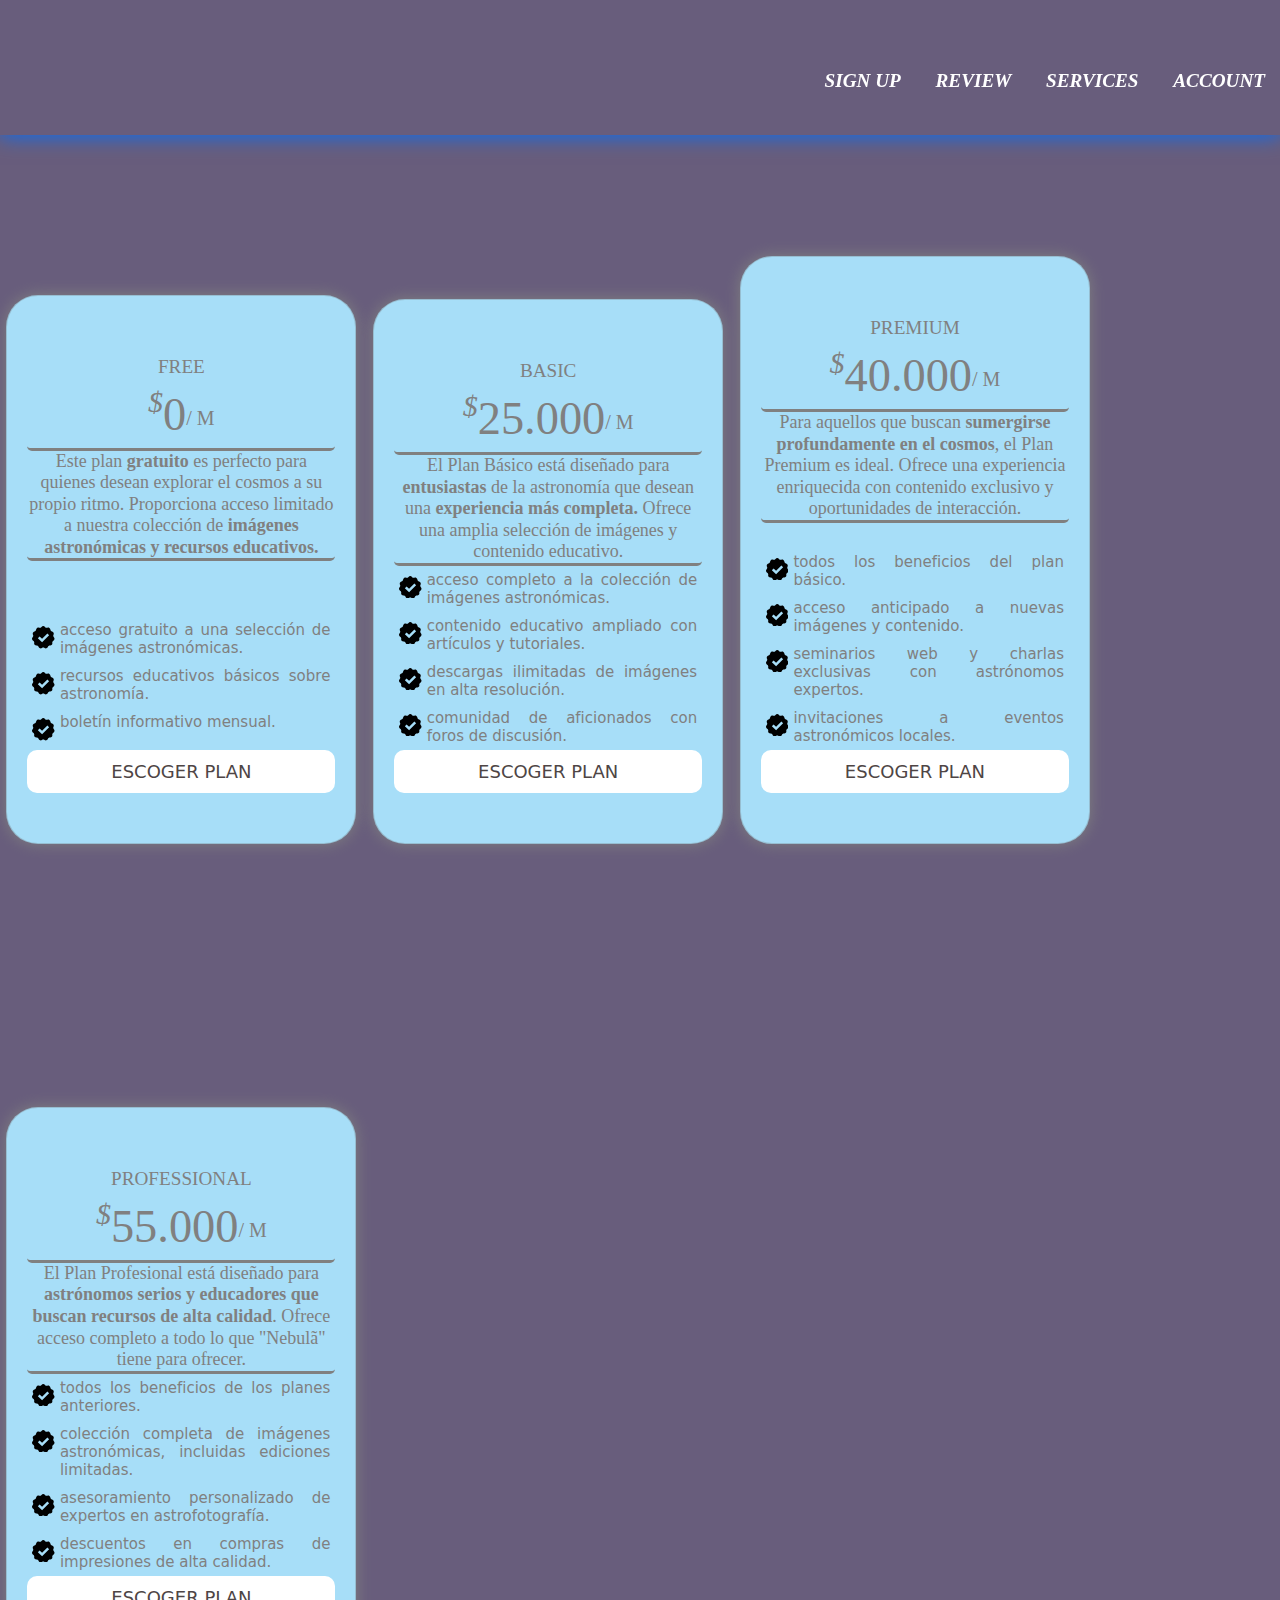
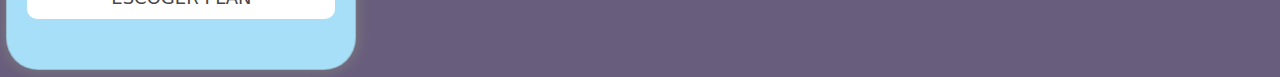
==== commit 559283fa: "Footer implement with responsive design" ====
--- a/resources/htmlFiles/plans.html
+++ b/resources/htmlFiles/plans.html
@@ -4,40 +4,44 @@
     <meta charset="UTF-8">
     <meta name="viewport" content="width=device-width, initial-scale=1.0">
     <title>Plans</title>
-    <link rel="stylesheet" href="../cssFles/index.css">
-
-	<header>
-		<section class="menu2">     
-			<div class="logo">
-
-			</div>
-	
-			<nav class="navbar">              
-				<li>
-					<a href="../../index.html">services</a>
-				</li>
-				
-				<li>
-					<a href="../../index.html">review</a>
-				</li>
-	
-				<li>
-					<a href="../../index.html">sign up</a>   
-				</li>
-			</nav>
-	
-			<div class="account">
-				<div>
-					<h3>Account</h3>
-				</div>
-			</div>
-		</section>
-	</header>
+    <link rel="stylesheet" href="../cssFiles/index.css">
+
+    <header>
+        <nav>
+            <input type="checkbox" id="check">
+            <label for="check">
+                <img class="checked" src="[data-uri]">         
+                </label>
+			<div><a class="logotype" href="./index.html"></a></div>
+            <ul class="menu">
+                <li>
+                    <a id="navbar_item" href="../../index.html">sign up</a>
+                </li>
+                <li>
+                    <a id="navbar_item" href="../../index.html">review</a>
+                </li>
+                <li>
+                    <a id="navbar_item" href="../../index.html">services</a>
+                </li>
+                <li>
+                    <label class="account">Account</label>
+                </li>
+            </ul>
+
+
+            <div class="test open">
+                <li><a href="#" id="drop">Sign up</a></li>
+                <li><a href="#" id="drop">Review</a></li>
+                <li><a href="#" id="drop">Services</a></li>
+                <li><a href="#" class="log_out">Log-out</a></li>
+            </div>
+        </nav>
+    </header>
 
 </head>
 <body>
 	<section class="all-container">
-		<section class="container-pack">
+		<section class="container-pack free">
 			<div class="headerplan">
 				<p class="headers">
 					Free
@@ -52,7 +56,7 @@
 
 			</div>
 			<div>
-				<ul class="lists">
+				<ul class="lists free">
 					<li class="list">
 						<div>
 						<svg class="check" viewBox="0 0 24 24"><path d="M23.334 11.96c-.713-.726-.872-1.829-.393-2.727.342-.64.366-1.401.064-2.062-.301-.66-.893-1.142-1.601-1.302-.991-.225-1.722-1.067-1.803-2.081-.059-.723-.451-1.378-1.062-1.77-.609-.393-1.367-.478-2.05-.229-.956.347-2.026.032-2.642-.776-.44-.576-1.124-.915-1.85-.915-.725 0-1.409.339-1.849.915-.613.809-1.683 1.124-2.639.777-.682-.248-1.44-.163-2.05.229-.61.392-1.003 1.047-1.061 1.77-.082 1.014-.812 1.857-1.803 2.081-.708.16-1.3.642-1.601 1.302s-.277 1.422.065 2.061c.479.897.32 2.001-.392 2.727-.509.517-.747 1.242-.644 1.96s.536 1.347 1.17 1.7c.888.495 1.352 1.51 1.144 2.505-.147.71.044 1.448.519 1.996.476.549 1.18.844 1.902.798 1.016-.063 1.953.54 2.317 1.489.259.678.82 1.195 1.517 1.399.695.204 1.447.072 2.031-.357.819-.603 1.936-.603 2.754 0 .584.43 1.336.562 2.031.357.697-.204 1.258-.722 1.518-1.399.363-.949 1.301-1.553 2.316-1.489.724.046 1.427-.249 1.902-.798.475-.548.667-1.286.519-1.996-.207-.995.256-2.01 1.145-2.505.633-.354 1.065-.982 1.169-1.7s-.135-1.443-.643-1.96zm-12.584 5.43l-4.5-4.364 1.857-1.857 2.643 2.506 5.643-5.784 1.857 1.857-7.5 7.642z"/></svg>
@@ -73,7 +77,7 @@
 					</li>
 				</ul>
 			</div>
-			<div class="button1">
+			<div class="button-plan" id="buttonf" >
 				<p>escoger plan</p>
 			</div>
 		</section>
@@ -120,6 +124,53 @@
 					</li>
 				</ul>
 			</div>
+			<div class="button-plan" id="buttons">
+				<p>escoger plan</p>
+			</div>
+		</section>
+	
+		<section class="container-pack premium">
+			<div class="headerplan">
+				<p class="headers">
+					Premium
+				</p>
+				<div class="price">
+					<span>$</span>40.000 
+					<span><small>/ m</small></span>
+				</div>
+				<div class="description">
+					<p>Para aquellos que buscan <strong>sumergirse profundamente en el cosmos</strong>, el Plan Premium es ideal. Ofrece una experiencia enriquecida con contenido exclusivo y oportunidades de interacción.</p>
+				</div>
+
+			</div>
+			<div>
+				<ul class="lists premium">
+					<li class="list">
+						<div>
+						<svg class="check" viewBox="0 0 24 24"><path d="M23.334 11.96c-.713-.726-.872-1.829-.393-2.727.342-.64.366-1.401.064-2.062-.301-.66-.893-1.142-1.601-1.302-.991-.225-1.722-1.067-1.803-2.081-.059-.723-.451-1.378-1.062-1.77-.609-.393-1.367-.478-2.05-.229-.956.347-2.026.032-2.642-.776-.44-.576-1.124-.915-1.85-.915-.725 0-1.409.339-1.849.915-.613.809-1.683 1.124-2.639.777-.682-.248-1.44-.163-2.05.229-.61.392-1.003 1.047-1.061 1.77-.082 1.014-.812 1.857-1.803 2.081-.708.16-1.3.642-1.601 1.302s-.277 1.422.065 2.061c.479.897.32 2.001-.392 2.727-.509.517-.747 1.242-.644 1.96s.536 1.347 1.17 1.7c.888.495 1.352 1.51 1.144 2.505-.147.71.044 1.448.519 1.996.476.549 1.18.844 1.902.798 1.016-.063 1.953.54 2.317 1.489.259.678.82 1.195 1.517 1.399.695.204 1.447.072 2.031-.357.819-.603 1.936-.603 2.754 0 .584.43 1.336.562 2.031.357.697-.204 1.258-.722 1.518-1.399.363-.949 1.301-1.553 2.316-1.489.724.046 1.427-.249 1.902-.798.475-.548.667-1.286.519-1.996-.207-.995.256-2.01 1.145-2.505.633-.354 1.065-.982 1.169-1.7s-.135-1.443-.643-1.96zm-12.584 5.43l-4.5-4.364 1.857-1.857 2.643 2.506 5.643-5.784 1.857 1.857-7.5 7.642z"/></svg>
+						</div>
+						<p>Todos los beneficios del Plan Básico.</p>
+					</li>
+					<li class="list">
+						<div>
+						<svg class="check" viewBox="0 0 24 24"><path d="M23.334 11.96c-.713-.726-.872-1.829-.393-2.727.342-.64.366-1.401.064-2.062-.301-.66-.893-1.142-1.601-1.302-.991-.225-1.722-1.067-1.803-2.081-.059-.723-.451-1.378-1.062-1.77-.609-.393-1.367-.478-2.05-.229-.956.347-2.026.032-2.642-.776-.44-.576-1.124-.915-1.85-.915-.725 0-1.409.339-1.849.915-.613.809-1.683 1.124-2.639.777-.682-.248-1.44-.163-2.05.229-.61.392-1.003 1.047-1.061 1.77-.082 1.014-.812 1.857-1.803 2.081-.708.16-1.3.642-1.601 1.302s-.277 1.422.065 2.061c.479.897.32 2.001-.392 2.727-.509.517-.747 1.242-.644 1.96s.536 1.347 1.17 1.7c.888.495 1.352 1.51 1.144 2.505-.147.71.044 1.448.519 1.996.476.549 1.18.844 1.902.798 1.016-.063 1.953.54 2.317 1.489.259.678.82 1.195 1.517 1.399.695.204 1.447.072 2.031-.357.819-.603 1.936-.603 2.754 0 .584.43 1.336.562 2.031.357.697-.204 1.258-.722 1.518-1.399.363-.949 1.301-1.553 2.316-1.489.724.046 1.427-.249 1.902-.798.475-.548.667-1.286.519-1.996-.207-.995.256-2.01 1.145-2.505.633-.354 1.065-.982 1.169-1.7s-.135-1.443-.643-1.96zm-12.584 5.43l-4.5-4.364 1.857-1.857 2.643 2.506 5.643-5.784 1.857 1.857-7.5 7.642z"/></svg>
+						</div>
+						<p>Acceso anticipado a nuevas imágenes y contenido.</p>
+					</li>
+					<li class="list">
+						<div>
+						<svg class="check" viewBox="0 0 24 24"><path d="M23.334 11.96c-.713-.726-.872-1.829-.393-2.727.342-.64.366-1.401.064-2.062-.301-.66-.893-1.142-1.601-1.302-.991-.225-1.722-1.067-1.803-2.081-.059-.723-.451-1.378-1.062-1.77-.609-.393-1.367-.478-2.05-.229-.956.347-2.026.032-2.642-.776-.44-.576-1.124-.915-1.85-.915-.725 0-1.409.339-1.849.915-.613.809-1.683 1.124-2.639.777-.682-.248-1.44-.163-2.05.229-.61.392-1.003 1.047-1.061 1.77-.082 1.014-.812 1.857-1.803 2.081-.708.16-1.3.642-1.601 1.302s-.277 1.422.065 2.061c.479.897.32 2.001-.392 2.727-.509.517-.747 1.242-.644 1.96s.536 1.347 1.17 1.7c.888.495 1.352 1.51 1.144 2.505-.147.71.044 1.448.519 1.996.476.549 1.18.844 1.902.798 1.016-.063 1.953.54 2.317 1.489.259.678.82 1.195 1.517 1.399.695.204 1.447.072 2.031-.357.819-.603 1.936-.603 2.754 0 .584.43 1.336.562 2.031.357.697-.204 1.258-.722 1.518-1.399.363-.949 1.301-1.553 2.316-1.489.724.046 1.427-.249 1.902-.798.475-.548.667-1.286.519-1.996-.207-.995.256-2.01 1.145-2.505.633-.354 1.065-.982 1.169-1.7s-.135-1.443-.643-1.96zm-12.584 5.43l-4.5-4.364 1.857-1.857 2.643 2.506 5.643-5.784 1.857 1.857-7.5 7.642z"/></svg>
+						</div>
+						<p>Seminarios web y charlas exclusivas con astrónomos expertos.</p>
+					</li>
+					<li class="list">
+						<div>
+						<svg class="check" viewBox="0 0 24 24"><path d="M23.334 11.96c-.713-.726-.872-1.829-.393-2.727.342-.64.366-1.401.064-2.062-.301-.66-.893-1.142-1.601-1.302-.991-.225-1.722-1.067-1.803-2.081-.059-.723-.451-1.378-1.062-1.77-.609-.393-1.367-.478-2.05-.229-.956.347-2.026.032-2.642-.776-.44-.576-1.124-.915-1.85-.915-.725 0-1.409.339-1.849.915-.613.809-1.683 1.124-2.639.777-.682-.248-1.44-.163-2.05.229-.61.392-1.003 1.047-1.061 1.77-.082 1.014-.812 1.857-1.803 2.081-.708.16-1.3.642-1.601 1.302s-.277 1.422.065 2.061c.479.897.32 2.001-.392 2.727-.509.517-.747 1.242-.644 1.96s.536 1.347 1.17 1.7c.888.495 1.352 1.51 1.144 2.505-.147.71.044 1.448.519 1.996.476.549 1.18.844 1.902.798 1.016-.063 1.953.54 2.317 1.489.259.678.82 1.195 1.517 1.399.695.204 1.447.072 2.031-.357.819-.603 1.936-.603 2.754 0 .584.43 1.336.562 2.031.357.697-.204 1.258-.722 1.518-1.399.363-.949 1.301-1.553 2.316-1.489.724.046 1.427-.249 1.902-.798.475-.548.667-1.286.519-1.996-.207-.995.256-2.01 1.145-2.505.633-.354 1.065-.982 1.169-1.7s-.135-1.443-.643-1.96zm-12.584 5.43l-4.5-4.364 1.857-1.857 2.643 2.506 5.643-5.784 1.857 1.857-7.5 7.642z"/></svg>
+						</div>
+						<p>Invitaciones a eventos astronómicos locales.</p>
+					</li>
+				</ul>
+			</div>
 			<div class="button-plan">
 				<p>escoger plan</p>
 			</div>
@@ -128,53 +179,6 @@
 		<section class="container-pack">
 			<div class="headerplan">
 				<p class="headers">
-					Premium
-				</p>
-				<div class="price">
-					<span>$</span>40.000 
-					<span><small>/ m</small></span>
-				</div>
-				<div class="description">
-					<p>Para aquellos que buscan <strong>sumergirse profundamente en el cosmos</strong>, el Plan Premium es ideal. Ofrece una experiencia enriquecida con contenido exclusivo y oportunidades de interacción.</p>
-				</div>
-
-			</div>
-			<div>
-				<ul class="lists">
-					<li class="list">
-						<div>
-						<svg class="check" viewBox="0 0 24 24"><path d="M23.334 11.96c-.713-.726-.872-1.829-.393-2.727.342-.64.366-1.401.064-2.062-.301-.66-.893-1.142-1.601-1.302-.991-.225-1.722-1.067-1.803-2.081-.059-.723-.451-1.378-1.062-1.77-.609-.393-1.367-.478-2.05-.229-.956.347-2.026.032-2.642-.776-.44-.576-1.124-.915-1.85-.915-.725 0-1.409.339-1.849.915-.613.809-1.683 1.124-2.639.777-.682-.248-1.44-.163-2.05.229-.61.392-1.003 1.047-1.061 1.77-.082 1.014-.812 1.857-1.803 2.081-.708.16-1.3.642-1.601 1.302s-.277 1.422.065 2.061c.479.897.32 2.001-.392 2.727-.509.517-.747 1.242-.644 1.96s.536 1.347 1.17 1.7c.888.495 1.352 1.51 1.144 2.505-.147.71.044 1.448.519 1.996.476.549 1.18.844 1.902.798 1.016-.063 1.953.54 2.317 1.489.259.678.82 1.195 1.517 1.399.695.204 1.447.072 2.031-.357.819-.603 1.936-.603 2.754 0 .584.43 1.336.562 2.031.357.697-.204 1.258-.722 1.518-1.399.363-.949 1.301-1.553 2.316-1.489.724.046 1.427-.249 1.902-.798.475-.548.667-1.286.519-1.996-.207-.995.256-2.01 1.145-2.505.633-.354 1.065-.982 1.169-1.7s-.135-1.443-.643-1.96zm-12.584 5.43l-4.5-4.364 1.857-1.857 2.643 2.506 5.643-5.784 1.857 1.857-7.5 7.642z"/></svg>
-						</div>
-						<p>Todos los beneficios del Plan Básico.</p>
-					</li>
-					<li class="list">
-						<div>
-						<svg class="check" viewBox="0 0 24 24"><path d="M23.334 11.96c-.713-.726-.872-1.829-.393-2.727.342-.64.366-1.401.064-2.062-.301-.66-.893-1.142-1.601-1.302-.991-.225-1.722-1.067-1.803-2.081-.059-.723-.451-1.378-1.062-1.77-.609-.393-1.367-.478-2.05-.229-.956.347-2.026.032-2.642-.776-.44-.576-1.124-.915-1.85-.915-.725 0-1.409.339-1.849.915-.613.809-1.683 1.124-2.639.777-.682-.248-1.44-.163-2.05.229-.61.392-1.003 1.047-1.061 1.77-.082 1.014-.812 1.857-1.803 2.081-.708.16-1.3.642-1.601 1.302s-.277 1.422.065 2.061c.479.897.32 2.001-.392 2.727-.509.517-.747 1.242-.644 1.96s.536 1.347 1.17 1.7c.888.495 1.352 1.51 1.144 2.505-.147.71.044 1.448.519 1.996.476.549 1.18.844 1.902.798 1.016-.063 1.953.54 2.317 1.489.259.678.82 1.195 1.517 1.399.695.204 1.447.072 2.031-.357.819-.603 1.936-.603 2.754 0 .584.43 1.336.562 2.031.357.697-.204 1.258-.722 1.518-1.399.363-.949 1.301-1.553 2.316-1.489.724.046 1.427-.249 1.902-.798.475-.548.667-1.286.519-1.996-.207-.995.256-2.01 1.145-2.505.633-.354 1.065-.982 1.169-1.7s-.135-1.443-.643-1.96zm-12.584 5.43l-4.5-4.364 1.857-1.857 2.643 2.506 5.643-5.784 1.857 1.857-7.5 7.642z"/></svg>
-						</div>
-						<p>Acceso anticipado a nuevas imágenes y contenido.</p>
-					</li>
-					<li class="list">
-						<div>
-						<svg class="check" viewBox="0 0 24 24"><path d="M23.334 11.96c-.713-.726-.872-1.829-.393-2.727.342-.64.366-1.401.064-2.062-.301-.66-.893-1.142-1.601-1.302-.991-.225-1.722-1.067-1.803-2.081-.059-.723-.451-1.378-1.062-1.77-.609-.393-1.367-.478-2.05-.229-.956.347-2.026.032-2.642-.776-.44-.576-1.124-.915-1.85-.915-.725 0-1.409.339-1.849.915-.613.809-1.683 1.124-2.639.777-.682-.248-1.44-.163-2.05.229-.61.392-1.003 1.047-1.061 1.77-.082 1.014-.812 1.857-1.803 2.081-.708.16-1.3.642-1.601 1.302s-.277 1.422.065 2.061c.479.897.32 2.001-.392 2.727-.509.517-.747 1.242-.644 1.96s.536 1.347 1.17 1.7c.888.495 1.352 1.51 1.144 2.505-.147.71.044 1.448.519 1.996.476.549 1.18.844 1.902.798 1.016-.063 1.953.54 2.317 1.489.259.678.82 1.195 1.517 1.399.695.204 1.447.072 2.031-.357.819-.603 1.936-.603 2.754 0 .584.43 1.336.562 2.031.357.697-.204 1.258-.722 1.518-1.399.363-.949 1.301-1.553 2.316-1.489.724.046 1.427-.249 1.902-.798.475-.548.667-1.286.519-1.996-.207-.995.256-2.01 1.145-2.505.633-.354 1.065-.982 1.169-1.7s-.135-1.443-.643-1.96zm-12.584 5.43l-4.5-4.364 1.857-1.857 2.643 2.506 5.643-5.784 1.857 1.857-7.5 7.642z"/></svg>
-						</div>
-						<p>Seminarios web y charlas exclusivas con astrónomos expertos.</p>
-					</li>
-					<li class="list">
-						<div>
-						<svg class="check" viewBox="0 0 24 24"><path d="M23.334 11.96c-.713-.726-.872-1.829-.393-2.727.342-.64.366-1.401.064-2.062-.301-.66-.893-1.142-1.601-1.302-.991-.225-1.722-1.067-1.803-2.081-.059-.723-.451-1.378-1.062-1.77-.609-.393-1.367-.478-2.05-.229-.956.347-2.026.032-2.642-.776-.44-.576-1.124-.915-1.85-.915-.725 0-1.409.339-1.849.915-.613.809-1.683 1.124-2.639.777-.682-.248-1.44-.163-2.05.229-.61.392-1.003 1.047-1.061 1.77-.082 1.014-.812 1.857-1.803 2.081-.708.16-1.3.642-1.601 1.302s-.277 1.422.065 2.061c.479.897.32 2.001-.392 2.727-.509.517-.747 1.242-.644 1.96s.536 1.347 1.17 1.7c.888.495 1.352 1.51 1.144 2.505-.147.71.044 1.448.519 1.996.476.549 1.18.844 1.902.798 1.016-.063 1.953.54 2.317 1.489.259.678.82 1.195 1.517 1.399.695.204 1.447.072 2.031-.357.819-.603 1.936-.603 2.754 0 .584.43 1.336.562 2.031.357.697-.204 1.258-.722 1.518-1.399.363-.949 1.301-1.553 2.316-1.489.724.046 1.427-.249 1.902-.798.475-.548.667-1.286.519-1.996-.207-.995.256-2.01 1.145-2.505.633-.354 1.065-.982 1.169-1.7s-.135-1.443-.643-1.96zm-12.584 5.43l-4.5-4.364 1.857-1.857 2.643 2.506 5.643-5.784 1.857 1.857-7.5 7.642z"/></svg>
-						</div>
-						<p>Invitaciones a eventos astronómicos locales.</p>
-					</li>
-				</ul>
-			</div>
-			<div class="button-plan">
-				<p>escoger plan</p>
-			</div>
-		</section>
-	
-		<section class="container-pack">
-			<div class="headerplan">
-				<p class="headers">
 					Professional
 				</p>
 				<div class="price">
@@ -220,4 +224,5 @@
 		</section>
 	</section>
 </body>
+	<script src="../../resources/jsFiles/index.js"></script>
 </html>--- a/resources/cssFiles/index.css
+++ b/resources/cssFiles/index.css
@@ -0,0 +1,19 @@
+@import "./header.css";
+@import "./body.css";
+@import "./footer.css";
+@import "./plans.css";
+@import "./header-plans.css";
+@import "./services.css";
+
+*{
+    margin: 0;
+    padding: 0;
+    border: 0;
+    font-size: 100%;
+    vertical-align:baseline;
+    box-sizing: border-box;
+}
+
+body {
+    background-color: rgb(104, 93, 124);
+}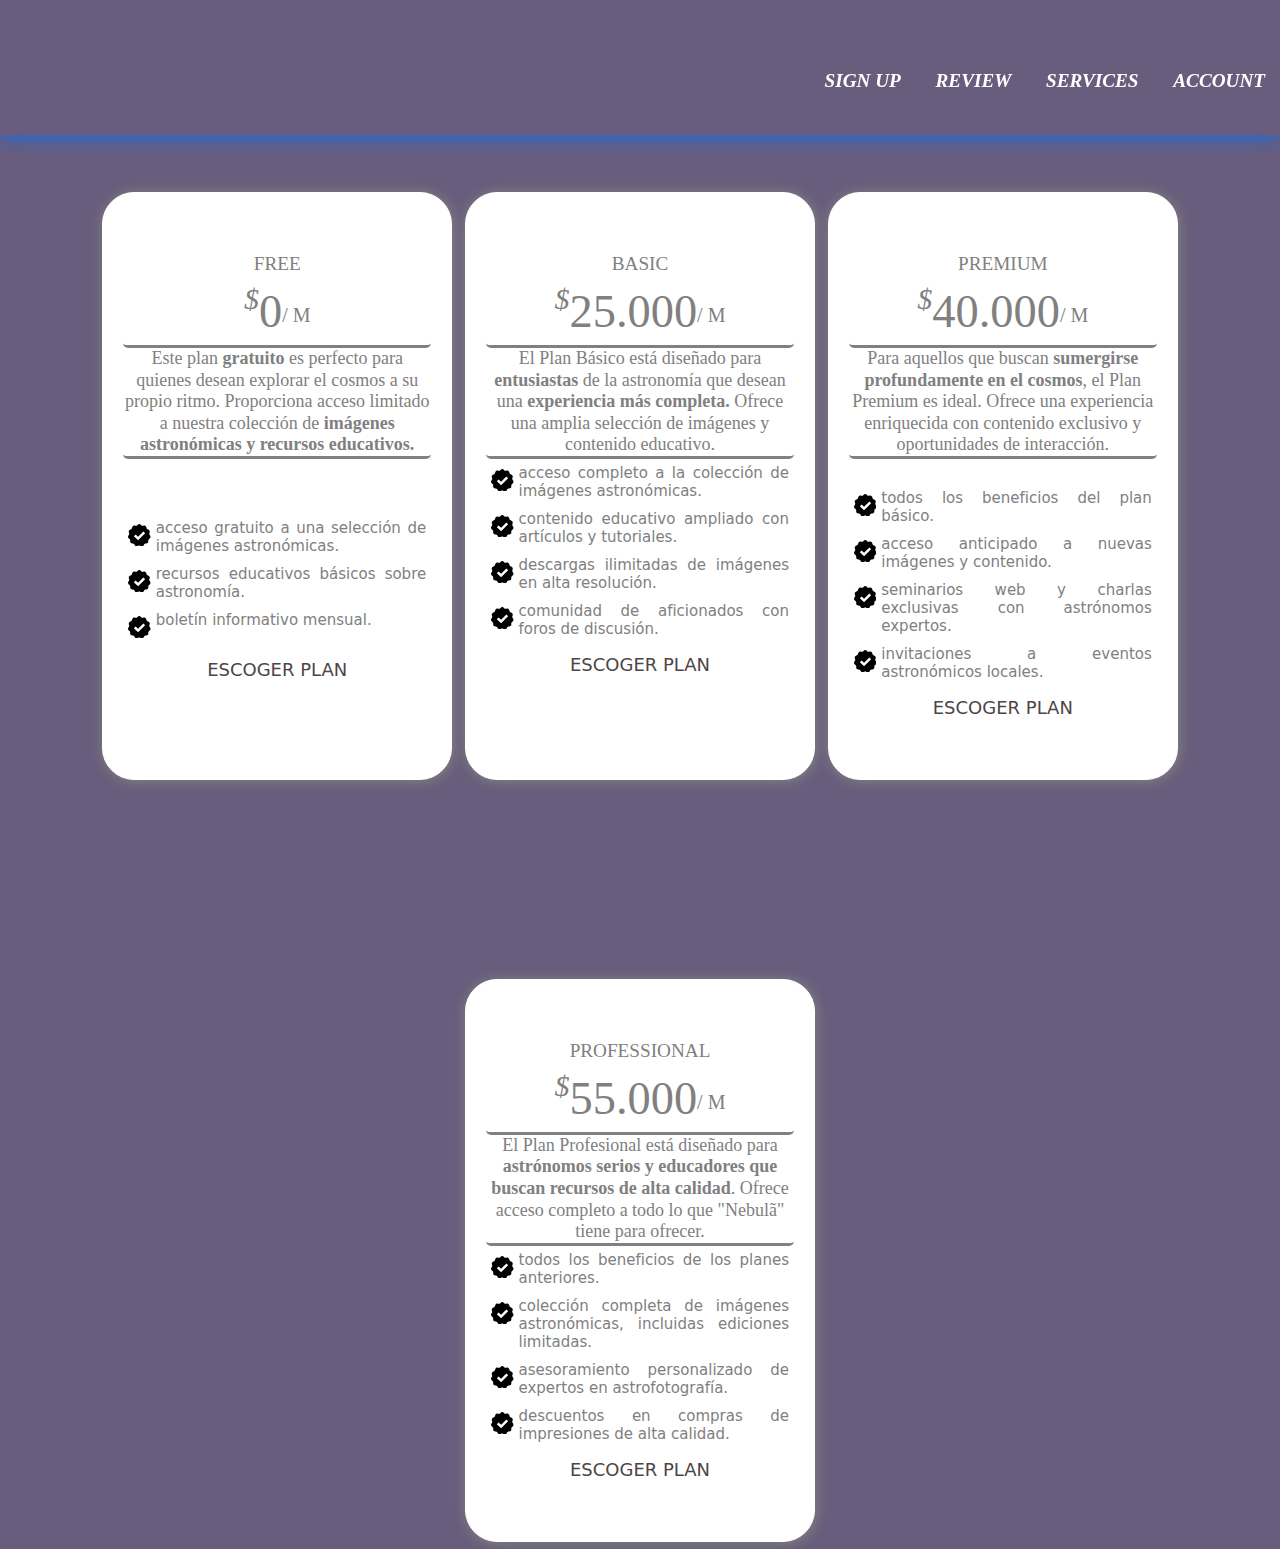
==== commit e1cc2433: "Fix footer (responsive design) and modified some designs" ====
--- a/resources/htmlFiles/plans.html
+++ b/resources/htmlFiles/plans.html
@@ -1,44 +1,46 @@
 <!DOCTYPE html>
 <html lang="es">
+
 <head>
-    <meta charset="UTF-8">
-    <meta name="viewport" content="width=device-width, initial-scale=1.0">
-    <title>Plans</title>
-    <link rel="stylesheet" href="../cssFiles/index.css">
-
-    <header>
-        <nav>
-            <input type="checkbox" id="check">
-            <label for="check">
-                <img class="checked" src="[data-uri]">         
-                </label>
-			<div><a class="logotype" href="./index.html"></a></div>
-            <ul class="menu">
-                <li>
-                    <a id="navbar_item" href="../../index.html">sign up</a>
-                </li>
-                <li>
-                    <a id="navbar_item" href="../../index.html">review</a>
-                </li>
-                <li>
-                    <a id="navbar_item" href="../../index.html">services</a>
-                </li>
-                <li>
-                    <label class="account">Account</label>
-                </li>
-            </ul>
-
-
-            <div class="test open">
-                <li><a href="#" id="drop">Sign up</a></li>
-                <li><a href="#" id="drop">Review</a></li>
-                <li><a href="#" id="drop">Services</a></li>
-                <li><a href="#" class="log_out">Log-out</a></li>
-            </div>
-        </nav>
-    </header>
+	<meta charset="UTF-8">
+	<meta name="viewport" content="width=device-width, initial-scale=1.0">
+	<title>Plans</title>
+	<link rel="stylesheet" href="../cssFiles/index.css">
+
+	<header>
+		<nav>
+			<input type="checkbox" id="check">
+			<label for="check">
+				<img class="checked" src="../images/menu.png" alt="menu-bar">
+			</label>
+			<div><a class="logotype" href="../../index.html"></a></div>
+			<ul class="menu">
+				<li>
+					<a id="navbar_item" href="../../index.html">sign up</a>
+				</li>
+				<li>
+					<a id="navbar_item" href="../../index.html">review</a>
+				</li>
+				<li>
+					<a id="navbar_item" href="../../index.html#title2">services</a>
+				</li>
+				<li>
+					<label class="account">Account</label>
+				</li>
+			</ul>
+
+
+			<div class="test open">
+				<li><a href="#" id="drop">Sign up</a></li>
+				<li><a href="#" id="drop">Review</a></li>
+				<li><a href="../../index.html#title2" id="drop">Services</a></li>
+				<li><a href="#" id="drop">Account</a></li>
+			</div>
+		</nav>
+	</header>
 
 </head>
+
 <body>
 	<section class="all-container">
 		<section class="container-pack free">
@@ -47,11 +49,13 @@
 					Free
 				</p>
 				<div class="price">
-					<span>$</span>0 
-					<span><small>/ m</small></span>
-				</div>
-				<div class="description">
-					<p>Este plan <strong>gratuito</strong> es perfecto para quienes desean explorar el cosmos a su propio ritmo. Proporciona acceso limitado a nuestra colección de <strong>imágenes astronómicas y recursos educativos.</strong></p>
+					<span>$</span>0
+					<span><small>/ m</small></span>
+				</div>
+				<div class="description">
+					<p>Este plan <strong>gratuito</strong> es perfecto para quienes desean explorar el cosmos a su
+						propio ritmo. Proporciona acceso limitado a nuestra colección de <strong>imágenes astronómicas y
+							recursos educativos.</strong></p>
 				</div>
 
 			</div>
@@ -59,40 +63,51 @@
 				<ul class="lists free">
 					<li class="list">
 						<div>
-						<svg class="check" viewBox="0 0 24 24"><path d="M23.334 11.96c-.713-.726-.872-1.829-.393-2.727.342-.64.366-1.401.064-2.062-.301-.66-.893-1.142-1.601-1.302-.991-.225-1.722-1.067-1.803-2.081-.059-.723-.451-1.378-1.062-1.77-.609-.393-1.367-.478-2.05-.229-.956.347-2.026.032-2.642-.776-.44-.576-1.124-.915-1.85-.915-.725 0-1.409.339-1.849.915-.613.809-1.683 1.124-2.639.777-.682-.248-1.44-.163-2.05.229-.61.392-1.003 1.047-1.061 1.77-.082 1.014-.812 1.857-1.803 2.081-.708.16-1.3.642-1.601 1.302s-.277 1.422.065 2.061c.479.897.32 2.001-.392 2.727-.509.517-.747 1.242-.644 1.96s.536 1.347 1.17 1.7c.888.495 1.352 1.51 1.144 2.505-.147.71.044 1.448.519 1.996.476.549 1.18.844 1.902.798 1.016-.063 1.953.54 2.317 1.489.259.678.82 1.195 1.517 1.399.695.204 1.447.072 2.031-.357.819-.603 1.936-.603 2.754 0 .584.43 1.336.562 2.031.357.697-.204 1.258-.722 1.518-1.399.363-.949 1.301-1.553 2.316-1.489.724.046 1.427-.249 1.902-.798.475-.548.667-1.286.519-1.996-.207-.995.256-2.01 1.145-2.505.633-.354 1.065-.982 1.169-1.7s-.135-1.443-.643-1.96zm-12.584 5.43l-4.5-4.364 1.857-1.857 2.643 2.506 5.643-5.784 1.857 1.857-7.5 7.642z"/></svg>
+							<svg class="check" viewBox="0 0 24 24">
+								<path
+									d="M23.334 11.96c-.713-.726-.872-1.829-.393-2.727.342-.64.366-1.401.064-2.062-.301-.66-.893-1.142-1.601-1.302-.991-.225-1.722-1.067-1.803-2.081-.059-.723-.451-1.378-1.062-1.77-.609-.393-1.367-.478-2.05-.229-.956.347-2.026.032-2.642-.776-.44-.576-1.124-.915-1.85-.915-.725 0-1.409.339-1.849.915-.613.809-1.683 1.124-2.639.777-.682-.248-1.44-.163-2.05.229-.61.392-1.003 1.047-1.061 1.77-.082 1.014-.812 1.857-1.803 2.081-.708.16-1.3.642-1.601 1.302s-.277 1.422.065 2.061c.479.897.32 2.001-.392 2.727-.509.517-.747 1.242-.644 1.96s.536 1.347 1.17 1.7c.888.495 1.352 1.51 1.144 2.505-.147.71.044 1.448.519 1.996.476.549 1.18.844 1.902.798 1.016-.063 1.953.54 2.317 1.489.259.678.82 1.195 1.517 1.399.695.204 1.447.072 2.031-.357.819-.603 1.936-.603 2.754 0 .584.43 1.336.562 2.031.357.697-.204 1.258-.722 1.518-1.399.363-.949 1.301-1.553 2.316-1.489.724.046 1.427-.249 1.902-.798.475-.548.667-1.286.519-1.996-.207-.995.256-2.01 1.145-2.505.633-.354 1.065-.982 1.169-1.7s-.135-1.443-.643-1.96zm-12.584 5.43l-4.5-4.364 1.857-1.857 2.643 2.506 5.643-5.784 1.857 1.857-7.5 7.642z" />
+							</svg>
 						</div>
 						<p>Acceso gratuito a una selección de imágenes astronómicas.</p>
 					</li>
 					<li class="list">
 						<div>
-						<svg class="check" viewBox="0 0 24 24"><path d="M23.334 11.96c-.713-.726-.872-1.829-.393-2.727.342-.64.366-1.401.064-2.062-.301-.66-.893-1.142-1.601-1.302-.991-.225-1.722-1.067-1.803-2.081-.059-.723-.451-1.378-1.062-1.77-.609-.393-1.367-.478-2.05-.229-.956.347-2.026.032-2.642-.776-.44-.576-1.124-.915-1.85-.915-.725 0-1.409.339-1.849.915-.613.809-1.683 1.124-2.639.777-.682-.248-1.44-.163-2.05.229-.61.392-1.003 1.047-1.061 1.77-.082 1.014-.812 1.857-1.803 2.081-.708.16-1.3.642-1.601 1.302s-.277 1.422.065 2.061c.479.897.32 2.001-.392 2.727-.509.517-.747 1.242-.644 1.96s.536 1.347 1.17 1.7c.888.495 1.352 1.51 1.144 2.505-.147.71.044 1.448.519 1.996.476.549 1.18.844 1.902.798 1.016-.063 1.953.54 2.317 1.489.259.678.82 1.195 1.517 1.399.695.204 1.447.072 2.031-.357.819-.603 1.936-.603 2.754 0 .584.43 1.336.562 2.031.357.697-.204 1.258-.722 1.518-1.399.363-.949 1.301-1.553 2.316-1.489.724.046 1.427-.249 1.902-.798.475-.548.667-1.286.519-1.996-.207-.995.256-2.01 1.145-2.505.633-.354 1.065-.982 1.169-1.7s-.135-1.443-.643-1.96zm-12.584 5.43l-4.5-4.364 1.857-1.857 2.643 2.506 5.643-5.784 1.857 1.857-7.5 7.642z"/></svg>
+							<svg class="check" viewBox="0 0 24 24">
+								<path
+									d="M23.334 11.96c-.713-.726-.872-1.829-.393-2.727.342-.64.366-1.401.064-2.062-.301-.66-.893-1.142-1.601-1.302-.991-.225-1.722-1.067-1.803-2.081-.059-.723-.451-1.378-1.062-1.77-.609-.393-1.367-.478-2.05-.229-.956.347-2.026.032-2.642-.776-.44-.576-1.124-.915-1.85-.915-.725 0-1.409.339-1.849.915-.613.809-1.683 1.124-2.639.777-.682-.248-1.44-.163-2.05.229-.61.392-1.003 1.047-1.061 1.77-.082 1.014-.812 1.857-1.803 2.081-.708.16-1.3.642-1.601 1.302s-.277 1.422.065 2.061c.479.897.32 2.001-.392 2.727-.509.517-.747 1.242-.644 1.96s.536 1.347 1.17 1.7c.888.495 1.352 1.51 1.144 2.505-.147.71.044 1.448.519 1.996.476.549 1.18.844 1.902.798 1.016-.063 1.953.54 2.317 1.489.259.678.82 1.195 1.517 1.399.695.204 1.447.072 2.031-.357.819-.603 1.936-.603 2.754 0 .584.43 1.336.562 2.031.357.697-.204 1.258-.722 1.518-1.399.363-.949 1.301-1.553 2.316-1.489.724.046 1.427-.249 1.902-.798.475-.548.667-1.286.519-1.996-.207-.995.256-2.01 1.145-2.505.633-.354 1.065-.982 1.169-1.7s-.135-1.443-.643-1.96zm-12.584 5.43l-4.5-4.364 1.857-1.857 2.643 2.506 5.643-5.784 1.857 1.857-7.5 7.642z" />
+							</svg>
 						</div>
 						<p>Recursos educativos básicos sobre astronomía.</p>
 					</li>
 					<li class="list">
 						<div>
-						<svg class="check" viewBox="0 0 24 24"><path d="M23.334 11.96c-.713-.726-.872-1.829-.393-2.727.342-.64.366-1.401.064-2.062-.301-.66-.893-1.142-1.601-1.302-.991-.225-1.722-1.067-1.803-2.081-.059-.723-.451-1.378-1.062-1.77-.609-.393-1.367-.478-2.05-.229-.956.347-2.026.032-2.642-.776-.44-.576-1.124-.915-1.85-.915-.725 0-1.409.339-1.849.915-.613.809-1.683 1.124-2.639.777-.682-.248-1.44-.163-2.05.229-.61.392-1.003 1.047-1.061 1.77-.082 1.014-.812 1.857-1.803 2.081-.708.16-1.3.642-1.601 1.302s-.277 1.422.065 2.061c.479.897.32 2.001-.392 2.727-.509.517-.747 1.242-.644 1.96s.536 1.347 1.17 1.7c.888.495 1.352 1.51 1.144 2.505-.147.71.044 1.448.519 1.996.476.549 1.18.844 1.902.798 1.016-.063 1.953.54 2.317 1.489.259.678.82 1.195 1.517 1.399.695.204 1.447.072 2.031-.357.819-.603 1.936-.603 2.754 0 .584.43 1.336.562 2.031.357.697-.204 1.258-.722 1.518-1.399.363-.949 1.301-1.553 2.316-1.489.724.046 1.427-.249 1.902-.798.475-.548.667-1.286.519-1.996-.207-.995.256-2.01 1.145-2.505.633-.354 1.065-.982 1.169-1.7s-.135-1.443-.643-1.96zm-12.584 5.43l-4.5-4.364 1.857-1.857 2.643 2.506 5.643-5.784 1.857 1.857-7.5 7.642z"/></svg>
+							<svg class="check" viewBox="0 0 24 24">
+								<path
+									d="M23.334 11.96c-.713-.726-.872-1.829-.393-2.727.342-.64.366-1.401.064-2.062-.301-.66-.893-1.142-1.601-1.302-.991-.225-1.722-1.067-1.803-2.081-.059-.723-.451-1.378-1.062-1.77-.609-.393-1.367-.478-2.05-.229-.956.347-2.026.032-2.642-.776-.44-.576-1.124-.915-1.85-.915-.725 0-1.409.339-1.849.915-.613.809-1.683 1.124-2.639.777-.682-.248-1.44-.163-2.05.229-.61.392-1.003 1.047-1.061 1.77-.082 1.014-.812 1.857-1.803 2.081-.708.16-1.3.642-1.601 1.302s-.277 1.422.065 2.061c.479.897.32 2.001-.392 2.727-.509.517-.747 1.242-.644 1.96s.536 1.347 1.17 1.7c.888.495 1.352 1.51 1.144 2.505-.147.71.044 1.448.519 1.996.476.549 1.18.844 1.902.798 1.016-.063 1.953.54 2.317 1.489.259.678.82 1.195 1.517 1.399.695.204 1.447.072 2.031-.357.819-.603 1.936-.603 2.754 0 .584.43 1.336.562 2.031.357.697-.204 1.258-.722 1.518-1.399.363-.949 1.301-1.553 2.316-1.489.724.046 1.427-.249 1.902-.798.475-.548.667-1.286.519-1.996-.207-.995.256-2.01 1.145-2.505.633-.354 1.065-.982 1.169-1.7s-.135-1.443-.643-1.96zm-12.584 5.43l-4.5-4.364 1.857-1.857 2.643 2.506 5.643-5.784 1.857 1.857-7.5 7.642z" />
+							</svg>
 						</div>
 						<p>Boletín informativo mensual.</p>
 					</li>
 				</ul>
 			</div>
-			<div class="button-plan" id="buttonf" >
-				<p>escoger plan</p>
-			</div>
-		</section>
-	
+			<div class="button-plan" id="buttonf">
+				<p>escoger plan</p>
+			</div>
+		</section>
+
 		<section class="container-pack">
 			<div class="headerplan">
 				<p class="headers">
 					Basic
 				</p>
 				<div class="price">
-					<span>$</span>25.000 
-					<span><small>/ m</small></span>
-				</div>
-				<div class="description">
-					<p id="description2">El Plan Básico está diseñado para <strong>entusiastas</strong> de la astronomía que desean una <strong>experiencia más completa.</strong> Ofrece una amplia selección de imágenes y contenido educativo.</p>
+					<span>$</span>25.000
+					<span><small>/ m</small></span>
+				</div>
+				<div class="description">
+					<p id="description2">El Plan Básico está diseñado para <strong>entusiastas</strong> de la astronomía
+						que desean una <strong>experiencia más completa.</strong> Ofrece una amplia selección de
+						imágenes y contenido educativo.</p>
 				</div>
 
 			</div>
@@ -100,25 +115,37 @@
 				<ul class="lists">
 					<li class="list">
 						<div>
-						<svg class="check" viewBox="0 0 24 24"><path d="M23.334 11.96c-.713-.726-.872-1.829-.393-2.727.342-.64.366-1.401.064-2.062-.301-.66-.893-1.142-1.601-1.302-.991-.225-1.722-1.067-1.803-2.081-.059-.723-.451-1.378-1.062-1.77-.609-.393-1.367-.478-2.05-.229-.956.347-2.026.032-2.642-.776-.44-.576-1.124-.915-1.85-.915-.725 0-1.409.339-1.849.915-.613.809-1.683 1.124-2.639.777-.682-.248-1.44-.163-2.05.229-.61.392-1.003 1.047-1.061 1.77-.082 1.014-.812 1.857-1.803 2.081-.708.16-1.3.642-1.601 1.302s-.277 1.422.065 2.061c.479.897.32 2.001-.392 2.727-.509.517-.747 1.242-.644 1.96s.536 1.347 1.17 1.7c.888.495 1.352 1.51 1.144 2.505-.147.71.044 1.448.519 1.996.476.549 1.18.844 1.902.798 1.016-.063 1.953.54 2.317 1.489.259.678.82 1.195 1.517 1.399.695.204 1.447.072 2.031-.357.819-.603 1.936-.603 2.754 0 .584.43 1.336.562 2.031.357.697-.204 1.258-.722 1.518-1.399.363-.949 1.301-1.553 2.316-1.489.724.046 1.427-.249 1.902-.798.475-.548.667-1.286.519-1.996-.207-.995.256-2.01 1.145-2.505.633-.354 1.065-.982 1.169-1.7s-.135-1.443-.643-1.96zm-12.584 5.43l-4.5-4.364 1.857-1.857 2.643 2.506 5.643-5.784 1.857 1.857-7.5 7.642z"/></svg>
+							<svg class="check" viewBox="0 0 24 24">
+								<path
+									d="M23.334 11.96c-.713-.726-.872-1.829-.393-2.727.342-.64.366-1.401.064-2.062-.301-.66-.893-1.142-1.601-1.302-.991-.225-1.722-1.067-1.803-2.081-.059-.723-.451-1.378-1.062-1.77-.609-.393-1.367-.478-2.05-.229-.956.347-2.026.032-2.642-.776-.44-.576-1.124-.915-1.85-.915-.725 0-1.409.339-1.849.915-.613.809-1.683 1.124-2.639.777-.682-.248-1.44-.163-2.05.229-.61.392-1.003 1.047-1.061 1.77-.082 1.014-.812 1.857-1.803 2.081-.708.16-1.3.642-1.601 1.302s-.277 1.422.065 2.061c.479.897.32 2.001-.392 2.727-.509.517-.747 1.242-.644 1.96s.536 1.347 1.17 1.7c.888.495 1.352 1.51 1.144 2.505-.147.71.044 1.448.519 1.996.476.549 1.18.844 1.902.798 1.016-.063 1.953.54 2.317 1.489.259.678.82 1.195 1.517 1.399.695.204 1.447.072 2.031-.357.819-.603 1.936-.603 2.754 0 .584.43 1.336.562 2.031.357.697-.204 1.258-.722 1.518-1.399.363-.949 1.301-1.553 2.316-1.489.724.046 1.427-.249 1.902-.798.475-.548.667-1.286.519-1.996-.207-.995.256-2.01 1.145-2.505.633-.354 1.065-.982 1.169-1.7s-.135-1.443-.643-1.96zm-12.584 5.43l-4.5-4.364 1.857-1.857 2.643 2.506 5.643-5.784 1.857 1.857-7.5 7.642z" />
+							</svg>
 						</div>
 						<p>Acceso completo a la colección de imágenes astronómicas.</p>
 					</li>
 					<li class="list">
 						<div>
-						<svg class="check" viewBox="0 0 24 24"><path d="M23.334 11.96c-.713-.726-.872-1.829-.393-2.727.342-.64.366-1.401.064-2.062-.301-.66-.893-1.142-1.601-1.302-.991-.225-1.722-1.067-1.803-2.081-.059-.723-.451-1.378-1.062-1.77-.609-.393-1.367-.478-2.05-.229-.956.347-2.026.032-2.642-.776-.44-.576-1.124-.915-1.85-.915-.725 0-1.409.339-1.849.915-.613.809-1.683 1.124-2.639.777-.682-.248-1.44-.163-2.05.229-.61.392-1.003 1.047-1.061 1.77-.082 1.014-.812 1.857-1.803 2.081-.708.16-1.3.642-1.601 1.302s-.277 1.422.065 2.061c.479.897.32 2.001-.392 2.727-.509.517-.747 1.242-.644 1.96s.536 1.347 1.17 1.7c.888.495 1.352 1.51 1.144 2.505-.147.71.044 1.448.519 1.996.476.549 1.18.844 1.902.798 1.016-.063 1.953.54 2.317 1.489.259.678.82 1.195 1.517 1.399.695.204 1.447.072 2.031-.357.819-.603 1.936-.603 2.754 0 .584.43 1.336.562 2.031.357.697-.204 1.258-.722 1.518-1.399.363-.949 1.301-1.553 2.316-1.489.724.046 1.427-.249 1.902-.798.475-.548.667-1.286.519-1.996-.207-.995.256-2.01 1.145-2.505.633-.354 1.065-.982 1.169-1.7s-.135-1.443-.643-1.96zm-12.584 5.43l-4.5-4.364 1.857-1.857 2.643 2.506 5.643-5.784 1.857 1.857-7.5 7.642z"/></svg>
+							<svg class="check" viewBox="0 0 24 24">
+								<path
+									d="M23.334 11.96c-.713-.726-.872-1.829-.393-2.727.342-.64.366-1.401.064-2.062-.301-.66-.893-1.142-1.601-1.302-.991-.225-1.722-1.067-1.803-2.081-.059-.723-.451-1.378-1.062-1.77-.609-.393-1.367-.478-2.05-.229-.956.347-2.026.032-2.642-.776-.44-.576-1.124-.915-1.85-.915-.725 0-1.409.339-1.849.915-.613.809-1.683 1.124-2.639.777-.682-.248-1.44-.163-2.05.229-.61.392-1.003 1.047-1.061 1.77-.082 1.014-.812 1.857-1.803 2.081-.708.16-1.3.642-1.601 1.302s-.277 1.422.065 2.061c.479.897.32 2.001-.392 2.727-.509.517-.747 1.242-.644 1.96s.536 1.347 1.17 1.7c.888.495 1.352 1.51 1.144 2.505-.147.71.044 1.448.519 1.996.476.549 1.18.844 1.902.798 1.016-.063 1.953.54 2.317 1.489.259.678.82 1.195 1.517 1.399.695.204 1.447.072 2.031-.357.819-.603 1.936-.603 2.754 0 .584.43 1.336.562 2.031.357.697-.204 1.258-.722 1.518-1.399.363-.949 1.301-1.553 2.316-1.489.724.046 1.427-.249 1.902-.798.475-.548.667-1.286.519-1.996-.207-.995.256-2.01 1.145-2.505.633-.354 1.065-.982 1.169-1.7s-.135-1.443-.643-1.96zm-12.584 5.43l-4.5-4.364 1.857-1.857 2.643 2.506 5.643-5.784 1.857 1.857-7.5 7.642z" />
+							</svg>
 						</div>
 						<p>Contenido educativo ampliado con artículos y tutoriales.</p>
 					</li>
 					<li class="list">
 						<div>
-						<svg class="check" viewBox="0 0 24 24"><path d="M23.334 11.96c-.713-.726-.872-1.829-.393-2.727.342-.64.366-1.401.064-2.062-.301-.66-.893-1.142-1.601-1.302-.991-.225-1.722-1.067-1.803-2.081-.059-.723-.451-1.378-1.062-1.77-.609-.393-1.367-.478-2.05-.229-.956.347-2.026.032-2.642-.776-.44-.576-1.124-.915-1.85-.915-.725 0-1.409.339-1.849.915-.613.809-1.683 1.124-2.639.777-.682-.248-1.44-.163-2.05.229-.61.392-1.003 1.047-1.061 1.77-.082 1.014-.812 1.857-1.803 2.081-.708.16-1.3.642-1.601 1.302s-.277 1.422.065 2.061c.479.897.32 2.001-.392 2.727-.509.517-.747 1.242-.644 1.96s.536 1.347 1.17 1.7c.888.495 1.352 1.51 1.144 2.505-.147.71.044 1.448.519 1.996.476.549 1.18.844 1.902.798 1.016-.063 1.953.54 2.317 1.489.259.678.82 1.195 1.517 1.399.695.204 1.447.072 2.031-.357.819-.603 1.936-.603 2.754 0 .584.43 1.336.562 2.031.357.697-.204 1.258-.722 1.518-1.399.363-.949 1.301-1.553 2.316-1.489.724.046 1.427-.249 1.902-.798.475-.548.667-1.286.519-1.996-.207-.995.256-2.01 1.145-2.505.633-.354 1.065-.982 1.169-1.7s-.135-1.443-.643-1.96zm-12.584 5.43l-4.5-4.364 1.857-1.857 2.643 2.506 5.643-5.784 1.857 1.857-7.5 7.642z"/></svg>
+							<svg class="check" viewBox="0 0 24 24">
+								<path
+									d="M23.334 11.96c-.713-.726-.872-1.829-.393-2.727.342-.64.366-1.401.064-2.062-.301-.66-.893-1.142-1.601-1.302-.991-.225-1.722-1.067-1.803-2.081-.059-.723-.451-1.378-1.062-1.77-.609-.393-1.367-.478-2.05-.229-.956.347-2.026.032-2.642-.776-.44-.576-1.124-.915-1.85-.915-.725 0-1.409.339-1.849.915-.613.809-1.683 1.124-2.639.777-.682-.248-1.44-.163-2.05.229-.61.392-1.003 1.047-1.061 1.77-.082 1.014-.812 1.857-1.803 2.081-.708.16-1.3.642-1.601 1.302s-.277 1.422.065 2.061c.479.897.32 2.001-.392 2.727-.509.517-.747 1.242-.644 1.96s.536 1.347 1.17 1.7c.888.495 1.352 1.51 1.144 2.505-.147.71.044 1.448.519 1.996.476.549 1.18.844 1.902.798 1.016-.063 1.953.54 2.317 1.489.259.678.82 1.195 1.517 1.399.695.204 1.447.072 2.031-.357.819-.603 1.936-.603 2.754 0 .584.43 1.336.562 2.031.357.697-.204 1.258-.722 1.518-1.399.363-.949 1.301-1.553 2.316-1.489.724.046 1.427-.249 1.902-.798.475-.548.667-1.286.519-1.996-.207-.995.256-2.01 1.145-2.505.633-.354 1.065-.982 1.169-1.7s-.135-1.443-.643-1.96zm-12.584 5.43l-4.5-4.364 1.857-1.857 2.643 2.506 5.643-5.784 1.857 1.857-7.5 7.642z" />
+							</svg>
 						</div>
 						<p>Descargas ilimitadas de imágenes en alta resolución.</p>
 					</li>
 					<li class="list">
 						<div>
-						<svg class="check" viewBox="0 0 24 24"><path d="M23.334 11.96c-.713-.726-.872-1.829-.393-2.727.342-.64.366-1.401.064-2.062-.301-.66-.893-1.142-1.601-1.302-.991-.225-1.722-1.067-1.803-2.081-.059-.723-.451-1.378-1.062-1.77-.609-.393-1.367-.478-2.05-.229-.956.347-2.026.032-2.642-.776-.44-.576-1.124-.915-1.85-.915-.725 0-1.409.339-1.849.915-.613.809-1.683 1.124-2.639.777-.682-.248-1.44-.163-2.05.229-.61.392-1.003 1.047-1.061 1.77-.082 1.014-.812 1.857-1.803 2.081-.708.16-1.3.642-1.601 1.302s-.277 1.422.065 2.061c.479.897.32 2.001-.392 2.727-.509.517-.747 1.242-.644 1.96s.536 1.347 1.17 1.7c.888.495 1.352 1.51 1.144 2.505-.147.71.044 1.448.519 1.996.476.549 1.18.844 1.902.798 1.016-.063 1.953.54 2.317 1.489.259.678.82 1.195 1.517 1.399.695.204 1.447.072 2.031-.357.819-.603 1.936-.603 2.754 0 .584.43 1.336.562 2.031.357.697-.204 1.258-.722 1.518-1.399.363-.949 1.301-1.553 2.316-1.489.724.046 1.427-.249 1.902-.798.475-.548.667-1.286.519-1.996-.207-.995.256-2.01 1.145-2.505.633-.354 1.065-.982 1.169-1.7s-.135-1.443-.643-1.96zm-12.584 5.43l-4.5-4.364 1.857-1.857 2.643 2.506 5.643-5.784 1.857 1.857-7.5 7.642z"/></svg>
+							<svg class="check" viewBox="0 0 24 24">
+								<path
+									d="M23.334 11.96c-.713-.726-.872-1.829-.393-2.727.342-.64.366-1.401.064-2.062-.301-.66-.893-1.142-1.601-1.302-.991-.225-1.722-1.067-1.803-2.081-.059-.723-.451-1.378-1.062-1.77-.609-.393-1.367-.478-2.05-.229-.956.347-2.026.032-2.642-.776-.44-.576-1.124-.915-1.85-.915-.725 0-1.409.339-1.849.915-.613.809-1.683 1.124-2.639.777-.682-.248-1.44-.163-2.05.229-.61.392-1.003 1.047-1.061 1.77-.082 1.014-.812 1.857-1.803 2.081-.708.16-1.3.642-1.601 1.302s-.277 1.422.065 2.061c.479.897.32 2.001-.392 2.727-.509.517-.747 1.242-.644 1.96s.536 1.347 1.17 1.7c.888.495 1.352 1.51 1.144 2.505-.147.71.044 1.448.519 1.996.476.549 1.18.844 1.902.798 1.016-.063 1.953.54 2.317 1.489.259.678.82 1.195 1.517 1.399.695.204 1.447.072 2.031-.357.819-.603 1.936-.603 2.754 0 .584.43 1.336.562 2.031.357.697-.204 1.258-.722 1.518-1.399.363-.949 1.301-1.553 2.316-1.489.724.046 1.427-.249 1.902-.798.475-.548.667-1.286.519-1.996-.207-.995.256-2.01 1.145-2.505.633-.354 1.065-.982 1.169-1.7s-.135-1.443-.643-1.96zm-12.584 5.43l-4.5-4.364 1.857-1.857 2.643 2.506 5.643-5.784 1.857 1.857-7.5 7.642z" />
+							</svg>
 						</div>
 						<p>Comunidad de aficionados con foros de discusión.</p>
 					</li>
@@ -128,18 +155,20 @@
 				<p>escoger plan</p>
 			</div>
 		</section>
-	
+
 		<section class="container-pack premium">
 			<div class="headerplan">
 				<p class="headers">
 					Premium
 				</p>
 				<div class="price">
-					<span>$</span>40.000 
-					<span><small>/ m</small></span>
-				</div>
-				<div class="description">
-					<p>Para aquellos que buscan <strong>sumergirse profundamente en el cosmos</strong>, el Plan Premium es ideal. Ofrece una experiencia enriquecida con contenido exclusivo y oportunidades de interacción.</p>
+					<span>$</span>40.000
+					<span><small>/ m</small></span>
+				</div>
+				<div class="description">
+					<p>Para aquellos que buscan <strong>sumergirse profundamente en el cosmos</strong>, el Plan Premium
+						es ideal. Ofrece una experiencia enriquecida con contenido exclusivo y oportunidades de
+						interacción.</p>
 				</div>
 
 			</div>
@@ -147,25 +176,37 @@
 				<ul class="lists premium">
 					<li class="list">
 						<div>
-						<svg class="check" viewBox="0 0 24 24"><path d="M23.334 11.96c-.713-.726-.872-1.829-.393-2.727.342-.64.366-1.401.064-2.062-.301-.66-.893-1.142-1.601-1.302-.991-.225-1.722-1.067-1.803-2.081-.059-.723-.451-1.378-1.062-1.77-.609-.393-1.367-.478-2.05-.229-.956.347-2.026.032-2.642-.776-.44-.576-1.124-.915-1.85-.915-.725 0-1.409.339-1.849.915-.613.809-1.683 1.124-2.639.777-.682-.248-1.44-.163-2.05.229-.61.392-1.003 1.047-1.061 1.77-.082 1.014-.812 1.857-1.803 2.081-.708.16-1.3.642-1.601 1.302s-.277 1.422.065 2.061c.479.897.32 2.001-.392 2.727-.509.517-.747 1.242-.644 1.96s.536 1.347 1.17 1.7c.888.495 1.352 1.51 1.144 2.505-.147.71.044 1.448.519 1.996.476.549 1.18.844 1.902.798 1.016-.063 1.953.54 2.317 1.489.259.678.82 1.195 1.517 1.399.695.204 1.447.072 2.031-.357.819-.603 1.936-.603 2.754 0 .584.43 1.336.562 2.031.357.697-.204 1.258-.722 1.518-1.399.363-.949 1.301-1.553 2.316-1.489.724.046 1.427-.249 1.902-.798.475-.548.667-1.286.519-1.996-.207-.995.256-2.01 1.145-2.505.633-.354 1.065-.982 1.169-1.7s-.135-1.443-.643-1.96zm-12.584 5.43l-4.5-4.364 1.857-1.857 2.643 2.506 5.643-5.784 1.857 1.857-7.5 7.642z"/></svg>
+							<svg class="check" viewBox="0 0 24 24">
+								<path
+									d="M23.334 11.96c-.713-.726-.872-1.829-.393-2.727.342-.64.366-1.401.064-2.062-.301-.66-.893-1.142-1.601-1.302-.991-.225-1.722-1.067-1.803-2.081-.059-.723-.451-1.378-1.062-1.77-.609-.393-1.367-.478-2.05-.229-.956.347-2.026.032-2.642-.776-.44-.576-1.124-.915-1.85-.915-.725 0-1.409.339-1.849.915-.613.809-1.683 1.124-2.639.777-.682-.248-1.44-.163-2.05.229-.61.392-1.003 1.047-1.061 1.77-.082 1.014-.812 1.857-1.803 2.081-.708.16-1.3.642-1.601 1.302s-.277 1.422.065 2.061c.479.897.32 2.001-.392 2.727-.509.517-.747 1.242-.644 1.96s.536 1.347 1.17 1.7c.888.495 1.352 1.51 1.144 2.505-.147.71.044 1.448.519 1.996.476.549 1.18.844 1.902.798 1.016-.063 1.953.54 2.317 1.489.259.678.82 1.195 1.517 1.399.695.204 1.447.072 2.031-.357.819-.603 1.936-.603 2.754 0 .584.43 1.336.562 2.031.357.697-.204 1.258-.722 1.518-1.399.363-.949 1.301-1.553 2.316-1.489.724.046 1.427-.249 1.902-.798.475-.548.667-1.286.519-1.996-.207-.995.256-2.01 1.145-2.505.633-.354 1.065-.982 1.169-1.7s-.135-1.443-.643-1.96zm-12.584 5.43l-4.5-4.364 1.857-1.857 2.643 2.506 5.643-5.784 1.857 1.857-7.5 7.642z" />
+							</svg>
 						</div>
 						<p>Todos los beneficios del Plan Básico.</p>
 					</li>
 					<li class="list">
 						<div>
-						<svg class="check" viewBox="0 0 24 24"><path d="M23.334 11.96c-.713-.726-.872-1.829-.393-2.727.342-.64.366-1.401.064-2.062-.301-.66-.893-1.142-1.601-1.302-.991-.225-1.722-1.067-1.803-2.081-.059-.723-.451-1.378-1.062-1.77-.609-.393-1.367-.478-2.05-.229-.956.347-2.026.032-2.642-.776-.44-.576-1.124-.915-1.85-.915-.725 0-1.409.339-1.849.915-.613.809-1.683 1.124-2.639.777-.682-.248-1.44-.163-2.05.229-.61.392-1.003 1.047-1.061 1.77-.082 1.014-.812 1.857-1.803 2.081-.708.16-1.3.642-1.601 1.302s-.277 1.422.065 2.061c.479.897.32 2.001-.392 2.727-.509.517-.747 1.242-.644 1.96s.536 1.347 1.17 1.7c.888.495 1.352 1.51 1.144 2.505-.147.71.044 1.448.519 1.996.476.549 1.18.844 1.902.798 1.016-.063 1.953.54 2.317 1.489.259.678.82 1.195 1.517 1.399.695.204 1.447.072 2.031-.357.819-.603 1.936-.603 2.754 0 .584.43 1.336.562 2.031.357.697-.204 1.258-.722 1.518-1.399.363-.949 1.301-1.553 2.316-1.489.724.046 1.427-.249 1.902-.798.475-.548.667-1.286.519-1.996-.207-.995.256-2.01 1.145-2.505.633-.354 1.065-.982 1.169-1.7s-.135-1.443-.643-1.96zm-12.584 5.43l-4.5-4.364 1.857-1.857 2.643 2.506 5.643-5.784 1.857 1.857-7.5 7.642z"/></svg>
+							<svg class="check" viewBox="0 0 24 24">
+								<path
+									d="M23.334 11.96c-.713-.726-.872-1.829-.393-2.727.342-.64.366-1.401.064-2.062-.301-.66-.893-1.142-1.601-1.302-.991-.225-1.722-1.067-1.803-2.081-.059-.723-.451-1.378-1.062-1.77-.609-.393-1.367-.478-2.05-.229-.956.347-2.026.032-2.642-.776-.44-.576-1.124-.915-1.85-.915-.725 0-1.409.339-1.849.915-.613.809-1.683 1.124-2.639.777-.682-.248-1.44-.163-2.05.229-.61.392-1.003 1.047-1.061 1.77-.082 1.014-.812 1.857-1.803 2.081-.708.16-1.3.642-1.601 1.302s-.277 1.422.065 2.061c.479.897.32 2.001-.392 2.727-.509.517-.747 1.242-.644 1.96s.536 1.347 1.17 1.7c.888.495 1.352 1.51 1.144 2.505-.147.71.044 1.448.519 1.996.476.549 1.18.844 1.902.798 1.016-.063 1.953.54 2.317 1.489.259.678.82 1.195 1.517 1.399.695.204 1.447.072 2.031-.357.819-.603 1.936-.603 2.754 0 .584.43 1.336.562 2.031.357.697-.204 1.258-.722 1.518-1.399.363-.949 1.301-1.553 2.316-1.489.724.046 1.427-.249 1.902-.798.475-.548.667-1.286.519-1.996-.207-.995.256-2.01 1.145-2.505.633-.354 1.065-.982 1.169-1.7s-.135-1.443-.643-1.96zm-12.584 5.43l-4.5-4.364 1.857-1.857 2.643 2.506 5.643-5.784 1.857 1.857-7.5 7.642z" />
+							</svg>
 						</div>
 						<p>Acceso anticipado a nuevas imágenes y contenido.</p>
 					</li>
 					<li class="list">
 						<div>
-						<svg class="check" viewBox="0 0 24 24"><path d="M23.334 11.96c-.713-.726-.872-1.829-.393-2.727.342-.64.366-1.401.064-2.062-.301-.66-.893-1.142-1.601-1.302-.991-.225-1.722-1.067-1.803-2.081-.059-.723-.451-1.378-1.062-1.77-.609-.393-1.367-.478-2.05-.229-.956.347-2.026.032-2.642-.776-.44-.576-1.124-.915-1.85-.915-.725 0-1.409.339-1.849.915-.613.809-1.683 1.124-2.639.777-.682-.248-1.44-.163-2.05.229-.61.392-1.003 1.047-1.061 1.77-.082 1.014-.812 1.857-1.803 2.081-.708.16-1.3.642-1.601 1.302s-.277 1.422.065 2.061c.479.897.32 2.001-.392 2.727-.509.517-.747 1.242-.644 1.96s.536 1.347 1.17 1.7c.888.495 1.352 1.51 1.144 2.505-.147.71.044 1.448.519 1.996.476.549 1.18.844 1.902.798 1.016-.063 1.953.54 2.317 1.489.259.678.82 1.195 1.517 1.399.695.204 1.447.072 2.031-.357.819-.603 1.936-.603 2.754 0 .584.43 1.336.562 2.031.357.697-.204 1.258-.722 1.518-1.399.363-.949 1.301-1.553 2.316-1.489.724.046 1.427-.249 1.902-.798.475-.548.667-1.286.519-1.996-.207-.995.256-2.01 1.145-2.505.633-.354 1.065-.982 1.169-1.7s-.135-1.443-.643-1.96zm-12.584 5.43l-4.5-4.364 1.857-1.857 2.643 2.506 5.643-5.784 1.857 1.857-7.5 7.642z"/></svg>
+							<svg class="check" viewBox="0 0 24 24">
+								<path
+									d="M23.334 11.96c-.713-.726-.872-1.829-.393-2.727.342-.64.366-1.401.064-2.062-.301-.66-.893-1.142-1.601-1.302-.991-.225-1.722-1.067-1.803-2.081-.059-.723-.451-1.378-1.062-1.77-.609-.393-1.367-.478-2.05-.229-.956.347-2.026.032-2.642-.776-.44-.576-1.124-.915-1.85-.915-.725 0-1.409.339-1.849.915-.613.809-1.683 1.124-2.639.777-.682-.248-1.44-.163-2.05.229-.61.392-1.003 1.047-1.061 1.77-.082 1.014-.812 1.857-1.803 2.081-.708.16-1.3.642-1.601 1.302s-.277 1.422.065 2.061c.479.897.32 2.001-.392 2.727-.509.517-.747 1.242-.644 1.96s.536 1.347 1.17 1.7c.888.495 1.352 1.51 1.144 2.505-.147.71.044 1.448.519 1.996.476.549 1.18.844 1.902.798 1.016-.063 1.953.54 2.317 1.489.259.678.82 1.195 1.517 1.399.695.204 1.447.072 2.031-.357.819-.603 1.936-.603 2.754 0 .584.43 1.336.562 2.031.357.697-.204 1.258-.722 1.518-1.399.363-.949 1.301-1.553 2.316-1.489.724.046 1.427-.249 1.902-.798.475-.548.667-1.286.519-1.996-.207-.995.256-2.01 1.145-2.505.633-.354 1.065-.982 1.169-1.7s-.135-1.443-.643-1.96zm-12.584 5.43l-4.5-4.364 1.857-1.857 2.643 2.506 5.643-5.784 1.857 1.857-7.5 7.642z" />
+							</svg>
 						</div>
 						<p>Seminarios web y charlas exclusivas con astrónomos expertos.</p>
 					</li>
 					<li class="list">
 						<div>
-						<svg class="check" viewBox="0 0 24 24"><path d="M23.334 11.96c-.713-.726-.872-1.829-.393-2.727.342-.64.366-1.401.064-2.062-.301-.66-.893-1.142-1.601-1.302-.991-.225-1.722-1.067-1.803-2.081-.059-.723-.451-1.378-1.062-1.77-.609-.393-1.367-.478-2.05-.229-.956.347-2.026.032-2.642-.776-.44-.576-1.124-.915-1.85-.915-.725 0-1.409.339-1.849.915-.613.809-1.683 1.124-2.639.777-.682-.248-1.44-.163-2.05.229-.61.392-1.003 1.047-1.061 1.77-.082 1.014-.812 1.857-1.803 2.081-.708.16-1.3.642-1.601 1.302s-.277 1.422.065 2.061c.479.897.32 2.001-.392 2.727-.509.517-.747 1.242-.644 1.96s.536 1.347 1.17 1.7c.888.495 1.352 1.51 1.144 2.505-.147.71.044 1.448.519 1.996.476.549 1.18.844 1.902.798 1.016-.063 1.953.54 2.317 1.489.259.678.82 1.195 1.517 1.399.695.204 1.447.072 2.031-.357.819-.603 1.936-.603 2.754 0 .584.43 1.336.562 2.031.357.697-.204 1.258-.722 1.518-1.399.363-.949 1.301-1.553 2.316-1.489.724.046 1.427-.249 1.902-.798.475-.548.667-1.286.519-1.996-.207-.995.256-2.01 1.145-2.505.633-.354 1.065-.982 1.169-1.7s-.135-1.443-.643-1.96zm-12.584 5.43l-4.5-4.364 1.857-1.857 2.643 2.506 5.643-5.784 1.857 1.857-7.5 7.642z"/></svg>
+							<svg class="check" viewBox="0 0 24 24">
+								<path
+									d="M23.334 11.96c-.713-.726-.872-1.829-.393-2.727.342-.64.366-1.401.064-2.062-.301-.66-.893-1.142-1.601-1.302-.991-.225-1.722-1.067-1.803-2.081-.059-.723-.451-1.378-1.062-1.77-.609-.393-1.367-.478-2.05-.229-.956.347-2.026.032-2.642-.776-.44-.576-1.124-.915-1.85-.915-.725 0-1.409.339-1.849.915-.613.809-1.683 1.124-2.639.777-.682-.248-1.44-.163-2.05.229-.61.392-1.003 1.047-1.061 1.77-.082 1.014-.812 1.857-1.803 2.081-.708.16-1.3.642-1.601 1.302s-.277 1.422.065 2.061c.479.897.32 2.001-.392 2.727-.509.517-.747 1.242-.644 1.96s.536 1.347 1.17 1.7c.888.495 1.352 1.51 1.144 2.505-.147.71.044 1.448.519 1.996.476.549 1.18.844 1.902.798 1.016-.063 1.953.54 2.317 1.489.259.678.82 1.195 1.517 1.399.695.204 1.447.072 2.031-.357.819-.603 1.936-.603 2.754 0 .584.43 1.336.562 2.031.357.697-.204 1.258-.722 1.518-1.399.363-.949 1.301-1.553 2.316-1.489.724.046 1.427-.249 1.902-.798.475-.548.667-1.286.519-1.996-.207-.995.256-2.01 1.145-2.505.633-.354 1.065-.982 1.169-1.7s-.135-1.443-.643-1.96zm-12.584 5.43l-4.5-4.364 1.857-1.857 2.643 2.506 5.643-5.784 1.857 1.857-7.5 7.642z" />
+							</svg>
 						</div>
 						<p>Invitaciones a eventos astronómicos locales.</p>
 					</li>
@@ -175,18 +216,20 @@
 				<p>escoger plan</p>
 			</div>
 		</section>
-	
+
 		<section class="container-pack">
 			<div class="headerplan">
 				<p class="headers">
 					Professional
 				</p>
 				<div class="price">
-					<span>$</span>55.000 
-					<span><small>/ m</small></span>
-				</div>
-				<div class="description">
-					<p id="description2">El Plan Profesional está diseñado para <strong>astrónomos serios y educadores que buscan recursos de alta calidad</strong>. Ofrece acceso completo a todo lo que "Nebulã" tiene para ofrecer.</p>
+					<span>$</span>55.000
+					<span><small>/ m</small></span>
+				</div>
+				<div class="description">
+					<p id="description2">El Plan Profesional está diseñado para <strong>astrónomos serios y educadores
+							que buscan recursos de alta calidad</strong>. Ofrece acceso completo a todo lo que "Nebulã"
+						tiene para ofrecer.</p>
 				</div>
 
 			</div>
@@ -194,25 +237,37 @@
 				<ul class="lists">
 					<li class="list">
 						<div>
-						<svg class="check" viewBox="0 0 24 24"><path d="M23.334 11.96c-.713-.726-.872-1.829-.393-2.727.342-.64.366-1.401.064-2.062-.301-.66-.893-1.142-1.601-1.302-.991-.225-1.722-1.067-1.803-2.081-.059-.723-.451-1.378-1.062-1.77-.609-.393-1.367-.478-2.05-.229-.956.347-2.026.032-2.642-.776-.44-.576-1.124-.915-1.85-.915-.725 0-1.409.339-1.849.915-.613.809-1.683 1.124-2.639.777-.682-.248-1.44-.163-2.05.229-.61.392-1.003 1.047-1.061 1.77-.082 1.014-.812 1.857-1.803 2.081-.708.16-1.3.642-1.601 1.302s-.277 1.422.065 2.061c.479.897.32 2.001-.392 2.727-.509.517-.747 1.242-.644 1.96s.536 1.347 1.17 1.7c.888.495 1.352 1.51 1.144 2.505-.147.71.044 1.448.519 1.996.476.549 1.18.844 1.902.798 1.016-.063 1.953.54 2.317 1.489.259.678.82 1.195 1.517 1.399.695.204 1.447.072 2.031-.357.819-.603 1.936-.603 2.754 0 .584.43 1.336.562 2.031.357.697-.204 1.258-.722 1.518-1.399.363-.949 1.301-1.553 2.316-1.489.724.046 1.427-.249 1.902-.798.475-.548.667-1.286.519-1.996-.207-.995.256-2.01 1.145-2.505.633-.354 1.065-.982 1.169-1.7s-.135-1.443-.643-1.96zm-12.584 5.43l-4.5-4.364 1.857-1.857 2.643 2.506 5.643-5.784 1.857 1.857-7.5 7.642z"/></svg>
+							<svg class="check" viewBox="0 0 24 24">
+								<path
+									d="M23.334 11.96c-.713-.726-.872-1.829-.393-2.727.342-.64.366-1.401.064-2.062-.301-.66-.893-1.142-1.601-1.302-.991-.225-1.722-1.067-1.803-2.081-.059-.723-.451-1.378-1.062-1.77-.609-.393-1.367-.478-2.05-.229-.956.347-2.026.032-2.642-.776-.44-.576-1.124-.915-1.85-.915-.725 0-1.409.339-1.849.915-.613.809-1.683 1.124-2.639.777-.682-.248-1.44-.163-2.05.229-.61.392-1.003 1.047-1.061 1.77-.082 1.014-.812 1.857-1.803 2.081-.708.16-1.3.642-1.601 1.302s-.277 1.422.065 2.061c.479.897.32 2.001-.392 2.727-.509.517-.747 1.242-.644 1.96s.536 1.347 1.17 1.7c.888.495 1.352 1.51 1.144 2.505-.147.71.044 1.448.519 1.996.476.549 1.18.844 1.902.798 1.016-.063 1.953.54 2.317 1.489.259.678.82 1.195 1.517 1.399.695.204 1.447.072 2.031-.357.819-.603 1.936-.603 2.754 0 .584.43 1.336.562 2.031.357.697-.204 1.258-.722 1.518-1.399.363-.949 1.301-1.553 2.316-1.489.724.046 1.427-.249 1.902-.798.475-.548.667-1.286.519-1.996-.207-.995.256-2.01 1.145-2.505.633-.354 1.065-.982 1.169-1.7s-.135-1.443-.643-1.96zm-12.584 5.43l-4.5-4.364 1.857-1.857 2.643 2.506 5.643-5.784 1.857 1.857-7.5 7.642z" />
+							</svg>
 						</div>
 						<p>Todos los beneficios de los planes anteriores.</p>
 					</li>
 					<li class="list">
 						<div>
-						<svg class="check" viewBox="0 0 24 24"><path d="M23.334 11.96c-.713-.726-.872-1.829-.393-2.727.342-.64.366-1.401.064-2.062-.301-.66-.893-1.142-1.601-1.302-.991-.225-1.722-1.067-1.803-2.081-.059-.723-.451-1.378-1.062-1.77-.609-.393-1.367-.478-2.05-.229-.956.347-2.026.032-2.642-.776-.44-.576-1.124-.915-1.85-.915-.725 0-1.409.339-1.849.915-.613.809-1.683 1.124-2.639.777-.682-.248-1.44-.163-2.05.229-.61.392-1.003 1.047-1.061 1.77-.082 1.014-.812 1.857-1.803 2.081-.708.16-1.3.642-1.601 1.302s-.277 1.422.065 2.061c.479.897.32 2.001-.392 2.727-.509.517-.747 1.242-.644 1.96s.536 1.347 1.17 1.7c.888.495 1.352 1.51 1.144 2.505-.147.71.044 1.448.519 1.996.476.549 1.18.844 1.902.798 1.016-.063 1.953.54 2.317 1.489.259.678.82 1.195 1.517 1.399.695.204 1.447.072 2.031-.357.819-.603 1.936-.603 2.754 0 .584.43 1.336.562 2.031.357.697-.204 1.258-.722 1.518-1.399.363-.949 1.301-1.553 2.316-1.489.724.046 1.427-.249 1.902-.798.475-.548.667-1.286.519-1.996-.207-.995.256-2.01 1.145-2.505.633-.354 1.065-.982 1.169-1.7s-.135-1.443-.643-1.96zm-12.584 5.43l-4.5-4.364 1.857-1.857 2.643 2.506 5.643-5.784 1.857 1.857-7.5 7.642z"/></svg>
+							<svg class="check" viewBox="0 0 24 24">
+								<path
+									d="M23.334 11.96c-.713-.726-.872-1.829-.393-2.727.342-.64.366-1.401.064-2.062-.301-.66-.893-1.142-1.601-1.302-.991-.225-1.722-1.067-1.803-2.081-.059-.723-.451-1.378-1.062-1.77-.609-.393-1.367-.478-2.05-.229-.956.347-2.026.032-2.642-.776-.44-.576-1.124-.915-1.85-.915-.725 0-1.409.339-1.849.915-.613.809-1.683 1.124-2.639.777-.682-.248-1.44-.163-2.05.229-.61.392-1.003 1.047-1.061 1.77-.082 1.014-.812 1.857-1.803 2.081-.708.16-1.3.642-1.601 1.302s-.277 1.422.065 2.061c.479.897.32 2.001-.392 2.727-.509.517-.747 1.242-.644 1.96s.536 1.347 1.17 1.7c.888.495 1.352 1.51 1.144 2.505-.147.71.044 1.448.519 1.996.476.549 1.18.844 1.902.798 1.016-.063 1.953.54 2.317 1.489.259.678.82 1.195 1.517 1.399.695.204 1.447.072 2.031-.357.819-.603 1.936-.603 2.754 0 .584.43 1.336.562 2.031.357.697-.204 1.258-.722 1.518-1.399.363-.949 1.301-1.553 2.316-1.489.724.046 1.427-.249 1.902-.798.475-.548.667-1.286.519-1.996-.207-.995.256-2.01 1.145-2.505.633-.354 1.065-.982 1.169-1.7s-.135-1.443-.643-1.96zm-12.584 5.43l-4.5-4.364 1.857-1.857 2.643 2.506 5.643-5.784 1.857 1.857-7.5 7.642z" />
+							</svg>
 						</div>
 						<p>Colección completa de imágenes astronómicas, incluidas ediciones limitadas.</p>
 					</li>
 					<li class="list">
 						<div>
-						<svg class="check" viewBox="0 0 24 24"><path d="M23.334 11.96c-.713-.726-.872-1.829-.393-2.727.342-.64.366-1.401.064-2.062-.301-.66-.893-1.142-1.601-1.302-.991-.225-1.722-1.067-1.803-2.081-.059-.723-.451-1.378-1.062-1.77-.609-.393-1.367-.478-2.05-.229-.956.347-2.026.032-2.642-.776-.44-.576-1.124-.915-1.85-.915-.725 0-1.409.339-1.849.915-.613.809-1.683 1.124-2.639.777-.682-.248-1.44-.163-2.05.229-.61.392-1.003 1.047-1.061 1.77-.082 1.014-.812 1.857-1.803 2.081-.708.16-1.3.642-1.601 1.302s-.277 1.422.065 2.061c.479.897.32 2.001-.392 2.727-.509.517-.747 1.242-.644 1.96s.536 1.347 1.17 1.7c.888.495 1.352 1.51 1.144 2.505-.147.71.044 1.448.519 1.996.476.549 1.18.844 1.902.798 1.016-.063 1.953.54 2.317 1.489.259.678.82 1.195 1.517 1.399.695.204 1.447.072 2.031-.357.819-.603 1.936-.603 2.754 0 .584.43 1.336.562 2.031.357.697-.204 1.258-.722 1.518-1.399.363-.949 1.301-1.553 2.316-1.489.724.046 1.427-.249 1.902-.798.475-.548.667-1.286.519-1.996-.207-.995.256-2.01 1.145-2.505.633-.354 1.065-.982 1.169-1.7s-.135-1.443-.643-1.96zm-12.584 5.43l-4.5-4.364 1.857-1.857 2.643 2.506 5.643-5.784 1.857 1.857-7.5 7.642z"/></svg>
+							<svg class="check" viewBox="0 0 24 24">
+								<path
+									d="M23.334 11.96c-.713-.726-.872-1.829-.393-2.727.342-.64.366-1.401.064-2.062-.301-.66-.893-1.142-1.601-1.302-.991-.225-1.722-1.067-1.803-2.081-.059-.723-.451-1.378-1.062-1.77-.609-.393-1.367-.478-2.05-.229-.956.347-2.026.032-2.642-.776-.44-.576-1.124-.915-1.85-.915-.725 0-1.409.339-1.849.915-.613.809-1.683 1.124-2.639.777-.682-.248-1.44-.163-2.05.229-.61.392-1.003 1.047-1.061 1.77-.082 1.014-.812 1.857-1.803 2.081-.708.16-1.3.642-1.601 1.302s-.277 1.422.065 2.061c.479.897.32 2.001-.392 2.727-.509.517-.747 1.242-.644 1.96s.536 1.347 1.17 1.7c.888.495 1.352 1.51 1.144 2.505-.147.71.044 1.448.519 1.996.476.549 1.18.844 1.902.798 1.016-.063 1.953.54 2.317 1.489.259.678.82 1.195 1.517 1.399.695.204 1.447.072 2.031-.357.819-.603 1.936-.603 2.754 0 .584.43 1.336.562 2.031.357.697-.204 1.258-.722 1.518-1.399.363-.949 1.301-1.553 2.316-1.489.724.046 1.427-.249 1.902-.798.475-.548.667-1.286.519-1.996-.207-.995.256-2.01 1.145-2.505.633-.354 1.065-.982 1.169-1.7s-.135-1.443-.643-1.96zm-12.584 5.43l-4.5-4.364 1.857-1.857 2.643 2.506 5.643-5.784 1.857 1.857-7.5 7.642z" />
+							</svg>
 						</div>
 						<p>Asesoramiento personalizado de expertos en astrofotografía.</p>
 					</li>
 					<li class="list">
 						<div>
-						<svg class="check" viewBox="0 0 24 24"><path d="M23.334 11.96c-.713-.726-.872-1.829-.393-2.727.342-.64.366-1.401.064-2.062-.301-.66-.893-1.142-1.601-1.302-.991-.225-1.722-1.067-1.803-2.081-.059-.723-.451-1.378-1.062-1.77-.609-.393-1.367-.478-2.05-.229-.956.347-2.026.032-2.642-.776-.44-.576-1.124-.915-1.85-.915-.725 0-1.409.339-1.849.915-.613.809-1.683 1.124-2.639.777-.682-.248-1.44-.163-2.05.229-.61.392-1.003 1.047-1.061 1.77-.082 1.014-.812 1.857-1.803 2.081-.708.16-1.3.642-1.601 1.302s-.277 1.422.065 2.061c.479.897.32 2.001-.392 2.727-.509.517-.747 1.242-.644 1.96s.536 1.347 1.17 1.7c.888.495 1.352 1.51 1.144 2.505-.147.71.044 1.448.519 1.996.476.549 1.18.844 1.902.798 1.016-.063 1.953.54 2.317 1.489.259.678.82 1.195 1.517 1.399.695.204 1.447.072 2.031-.357.819-.603 1.936-.603 2.754 0 .584.43 1.336.562 2.031.357.697-.204 1.258-.722 1.518-1.399.363-.949 1.301-1.553 2.316-1.489.724.046 1.427-.249 1.902-.798.475-.548.667-1.286.519-1.996-.207-.995.256-2.01 1.145-2.505.633-.354 1.065-.982 1.169-1.7s-.135-1.443-.643-1.96zm-12.584 5.43l-4.5-4.364 1.857-1.857 2.643 2.506 5.643-5.784 1.857 1.857-7.5 7.642z"/></svg>
+							<svg class="check" viewBox="0 0 24 24">
+								<path
+									d="M23.334 11.96c-.713-.726-.872-1.829-.393-2.727.342-.64.366-1.401.064-2.062-.301-.66-.893-1.142-1.601-1.302-.991-.225-1.722-1.067-1.803-2.081-.059-.723-.451-1.378-1.062-1.77-.609-.393-1.367-.478-2.05-.229-.956.347-2.026.032-2.642-.776-.44-.576-1.124-.915-1.85-.915-.725 0-1.409.339-1.849.915-.613.809-1.683 1.124-2.639.777-.682-.248-1.44-.163-2.05.229-.61.392-1.003 1.047-1.061 1.77-.082 1.014-.812 1.857-1.803 2.081-.708.16-1.3.642-1.601 1.302s-.277 1.422.065 2.061c.479.897.32 2.001-.392 2.727-.509.517-.747 1.242-.644 1.96s.536 1.347 1.17 1.7c.888.495 1.352 1.51 1.144 2.505-.147.71.044 1.448.519 1.996.476.549 1.18.844 1.902.798 1.016-.063 1.953.54 2.317 1.489.259.678.82 1.195 1.517 1.399.695.204 1.447.072 2.031-.357.819-.603 1.936-.603 2.754 0 .584.43 1.336.562 2.031.357.697-.204 1.258-.722 1.518-1.399.363-.949 1.301-1.553 2.316-1.489.724.046 1.427-.249 1.902-.798.475-.548.667-1.286.519-1.996-.207-.995.256-2.01 1.145-2.505.633-.354 1.065-.982 1.169-1.7s-.135-1.443-.643-1.96zm-12.584 5.43l-4.5-4.364 1.857-1.857 2.643 2.506 5.643-5.784 1.857 1.857-7.5 7.642z" />
+							</svg>
 						</div>
 						<p>Descuentos en compras de impresiones de alta calidad.</p>
 					</li>
@@ -224,5 +279,6 @@
 		</section>
 	</section>
 </body>
-	<script src="../../resources/jsFiles/index.js"></script>
+<script src="../../resources/jsFiles/index.js"></script>
+
 </html>--- a/resources/cssFiles/index.css
+++ b/resources/cssFiles/index.css
@@ -4,13 +4,15 @@
 @import "./plans.css";
 @import "./header-plans.css";
 @import "./services.css";
+@import url('https://fonts.googleapis.com/css2?family=Nanum+Myeongjo:wght@800&display=swap');
+@import url('https://fonts.googleapis.com/css2?family=Source+Serif+4:opsz,wght@8..60,500&display=swap');
 
-*{
+* {
     margin: 0;
     padding: 0;
     border: 0;
     font-size: 100%;
-    vertical-align:baseline;
+    vertical-align: baseline;
     box-sizing: border-box;
 }
 
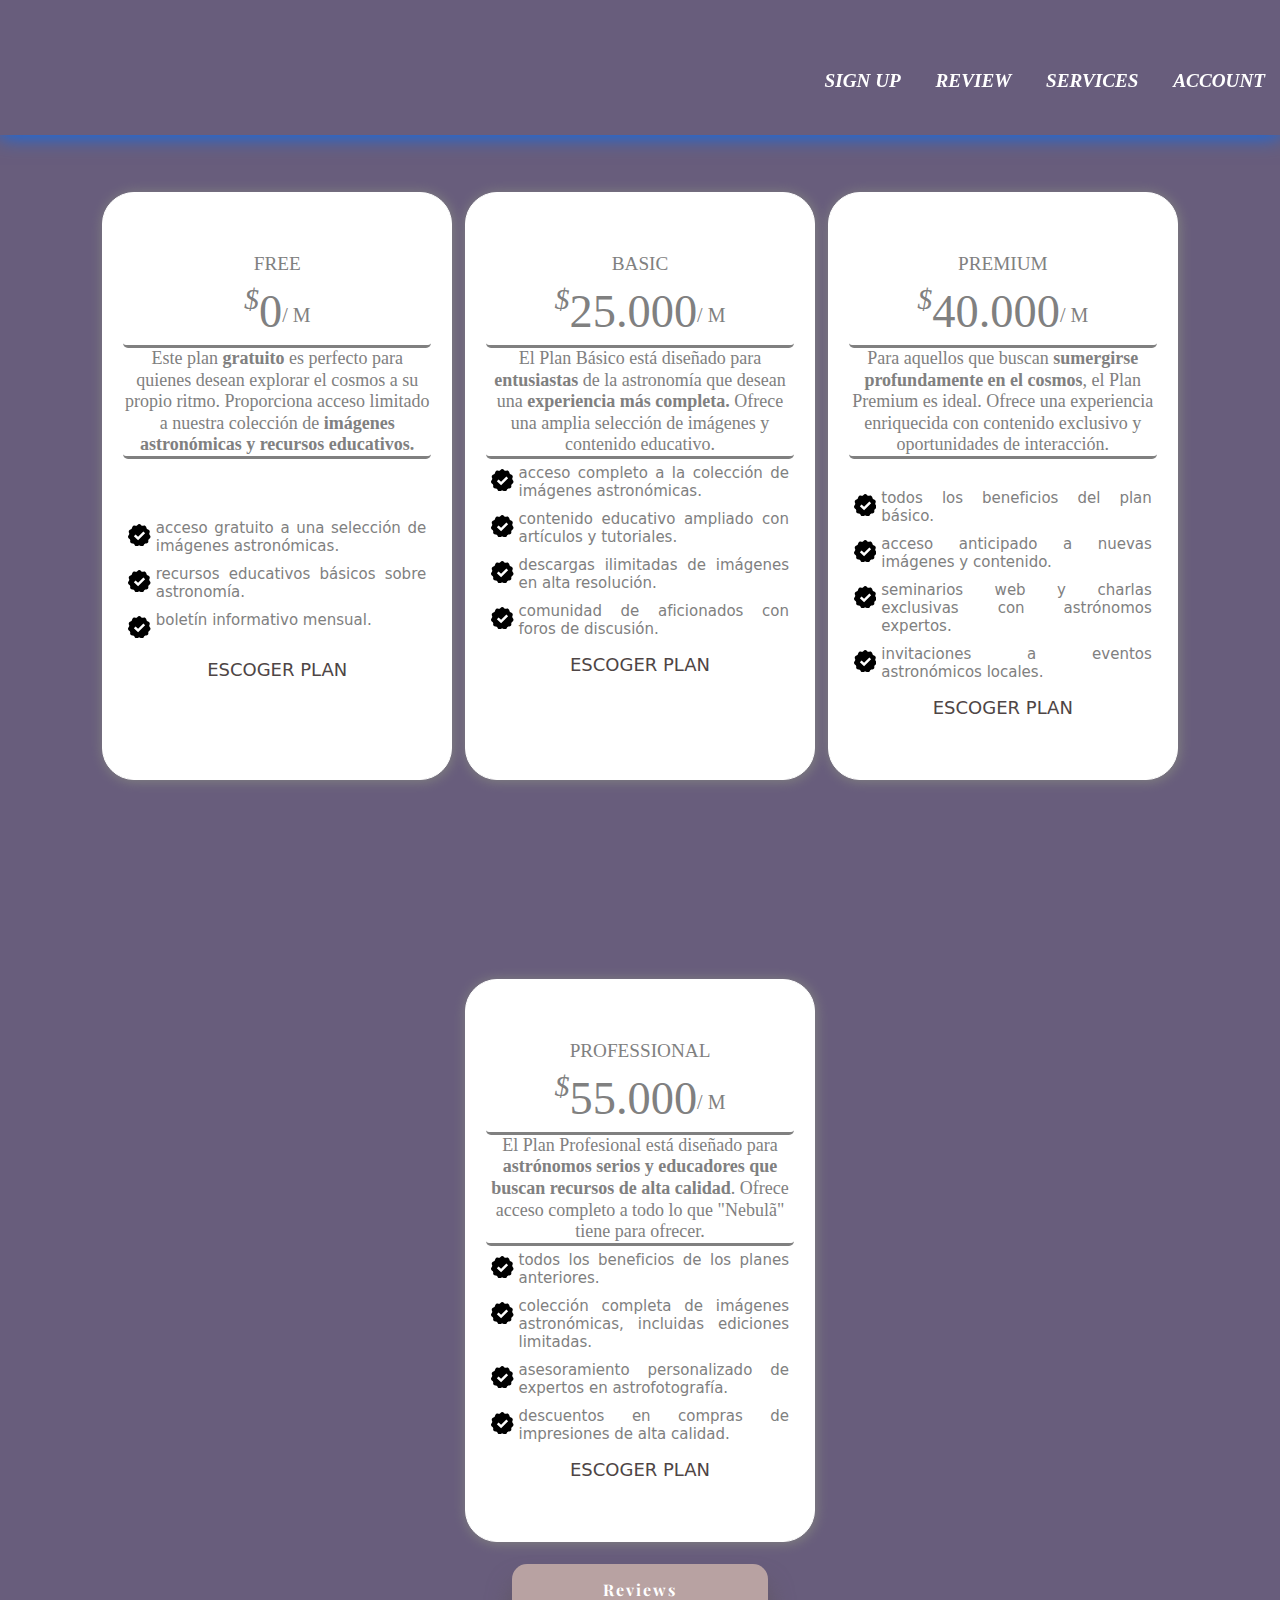
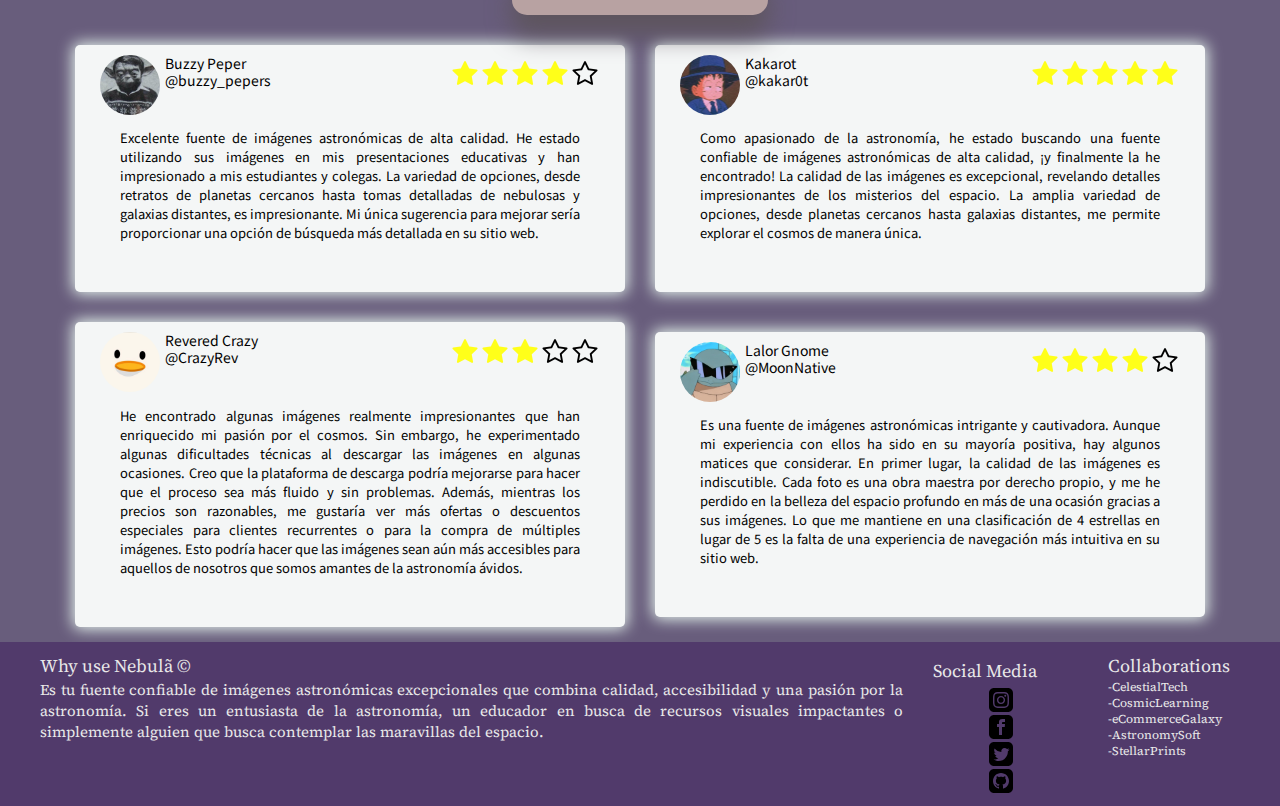
==== commit 1a4df2d3: "Reviews finished and i will beginning with local storage" ====
--- a/resources/htmlFiles/plans.html
+++ b/resources/htmlFiles/plans.html
@@ -19,7 +19,7 @@
 					<a id="navbar_item" href="../../index.html">sign up</a>
 				</li>
 				<li>
-					<a id="navbar_item" href="../../index.html">review</a>
+					<a id="navbar_item" href="./plans.html#review">review</a>
 				</li>
 				<li>
 					<a id="navbar_item" href="../../index.html#title2">services</a>
@@ -32,7 +32,7 @@
 
 			<div class="test open">
 				<li><a href="#" id="drop">Sign up</a></li>
-				<li><a href="#" id="drop">Review</a></li>
+				<li><a href="./plans.html#review" id="drop">Review</a></li>
 				<li><a href="../../index.html#title2" id="drop">Services</a></li>
 				<li><a href="#" id="drop">Account</a></li>
 			</div>
@@ -278,6 +278,142 @@
 			</div>
 		</section>
 	</section>
+
+	<section class="review" id="review">
+		<h1 id="review-title">Reviews</h1>
+		<div class="review-container">
+
+			<div class="review-grid">
+				<div class="photo-review profile">
+				</div>
+				<div class="name-review">
+					<p>Buzzy Peper</p>
+					<p>@buzzy_pepers</p>
+				</div>
+				<div>
+					<img class="stars" src="../images/iconmonstr-star-lined-240.png" alt="">
+					<img class="stars" src="../images/iconmonstr-star-filled-240.png" alt="">
+					<img class="stars" src="../images/iconmonstr-star-filled-240.png" alt="">
+					<img class="stars" src="../images/iconmonstr-star-filled-240.png" alt="">
+					<img class="stars" src="../images/iconmonstr-star-filled-240.png" alt="">
+				</div>
+				<div class="comment-review">
+					<p>Excelente fuente de imágenes astronómicas de alta calidad. He estado utilizando sus imágenes en
+						mis presentaciones educativas y han impresionado a mis estudiantes y colegas. La variedad de
+						opciones, desde retratos de planetas cercanos hasta tomas detalladas de nebulosas y galaxias
+						distantes, es impresionante. Mi única sugerencia para mejorar sería proporcionar una opción de
+						búsqueda más detallada en su sitio web.</p>
+				</div>
+			</div>
+
+			<div class="review-grid">
+				<div class="photo-review profile2">
+				</div>
+				<div class="name-review">
+					<p>Kakarot</p>
+					<p>@kakar0t</p>
+				</div>
+				<div>
+					<img class="stars" src="../images/iconmonstr-star-filled-240.png" alt="">
+					<img class="stars" src="../images/iconmonstr-star-filled-240.png" alt="">
+					<img class="stars" src="../images/iconmonstr-star-filled-240.png" alt="">
+					<img class="stars" src="../images/iconmonstr-star-filled-240.png" alt="">
+					<img class="stars" src="../images/iconmonstr-star-filled-240.png" alt="">
+				</div>
+				<div class="comment-review">
+					<p>Como apasionado de la astronomía, he estado buscando una fuente confiable de imágenes
+						astronómicas de alta calidad, ¡y finalmente la he encontrado! La calidad de las imágenes es
+						excepcional, revelando detalles impresionantes de los misterios del espacio. La amplia variedad
+						de opciones, desde planetas cercanos hasta galaxias distantes, me permite explorar el cosmos de
+						manera única.
+					</p>
+				</div>
+			</div>
+
+			<div class="review-grid">
+				<div class="photo-review profile3">
+				</div>
+				<div class="name-review">
+					<p>Revered Crazy</p>
+					<p>@CrazyRev</p>
+				</div>
+				<div>
+					<img class="stars" src="../images/iconmonstr-star-lined-240.png" alt="">
+					<img class="stars" src="../images/iconmonstr-star-lined-240.png" alt="">
+					<img class="stars" src="../images/iconmonstr-star-filled-240.png" alt="">
+					<img class="stars" src="../images/iconmonstr-star-filled-240.png" alt="">
+					<img class="stars" src="../images/iconmonstr-star-filled-240.png" alt="">
+				</div>
+				<div class="comment-review">
+					<p>He encontrado algunas imágenes realmente impresionantes que han enriquecido mi pasión por el
+						cosmos. Sin embargo, he experimentado algunas dificultades técnicas al descargar las imágenes en
+						algunas ocasiones. Creo que la plataforma de descarga podría mejorarse para hacer que el proceso
+						sea más fluido y sin problemas.
+						Además, mientras los precios son razonables, me gustaría ver más ofertas o descuentos especiales
+						para clientes recurrentes o para la compra de múltiples imágenes. Esto podría hacer que las
+						imágenes sean aún más accesibles para aquellos de nosotros que somos amantes de la astronomía
+						ávidos.</p>
+				</div>
+			</div>
+
+			<div class="review-grid">
+				<div class="photo-review profile4">
+				</div>
+				<div class="name-review">
+					<p>Lalor Gnome</p>
+					<p>@MoonNative</p>
+				</div>
+				<div>
+					<img class="stars" src="../images/iconmonstr-star-lined-240.png" alt="">
+					<img class="stars" src="../images/iconmonstr-star-filled-240.png" alt="">
+					<img class="stars" src="../images/iconmonstr-star-filled-240.png" alt="">
+					<img class="stars" src="../images/iconmonstr-star-filled-240.png" alt="">
+					<img class="stars" src="../images/iconmonstr-star-filled-240.png" alt="">
+				</div>
+				<div class="comment-review">
+					<p>Es una fuente de imágenes astronómicas intrigante y cautivadora. Aunque mi experiencia con ellos
+						ha sido en su mayoría positiva, hay algunos matices que considerar. En primer lugar, la calidad
+						de las imágenes es indiscutible. Cada foto es una obra maestra por derecho propio, y me he
+						perdido en la belleza del espacio profundo en más de una ocasión gracias a sus imágenes.
+
+						Lo que me mantiene en una clasificación de 4 estrellas en lugar de 5 es la falta de una
+						experiencia de navegación más intuitiva en su sitio web.</p>
+				</div>
+			</div>
+		</div>
+	</section>
+
+	<footer>
+		<div class="footer_container">
+			<div class="why">
+				<span class="title_footer">Why use Nebulã <span id="copy">&copy;</span></span>
+				<p>Es tu fuente confiable de imágenes astronómicas excepcionales que combina calidad, accesibilidad y
+					una pasión por la astronomía. Si eres un entusiasta de la astronomía, un educador en busca de
+					recursos visuales impactantes o simplemente alguien que busca contemplar las maravillas del espacio.
+				</p>
+			</div>
+			<div class="social_media">
+				<span class="title_footer social">Social Media</span>
+				<div class="media">
+					<a class="links_footer instagram" href="./resources/htmlFiles/plans.html">.......</a>
+				</div>
+				<div class="media">
+					<a class="links_footer facebook" href="./resources/htmlFiles/plans.html">.......</a>
+				</div>
+				<div class="media">
+					<a class="links_footer twitter" href="./resources/htmlFiles/plans.html">.......</a>
+				</div>
+				<div class="media">
+					<a class="links_footer github" href="./resources/htmlFiles/plans.html">.......</a>
+
+				</div>
+			</div>
+			<div class="collaborations">
+				<span class="title_footer">Collaborations</span>
+				<p>-CelestialTech</br>-CosmicLearning</br>-eCommerceGalaxy</br>-AstronomySoft</br>-StellarPrints</p>
+			</div>
+		</div>
+	</footer>
 </body>
 <script src="../../resources/jsFiles/index.js"></script>
 
--- a/resources/cssFiles/index.css
+++ b/resources/cssFiles/index.css
@@ -6,13 +6,14 @@
 @import "./services.css";
 @import url('https://fonts.googleapis.com/css2?family=Nanum+Myeongjo:wght@800&display=swap');
 @import url('https://fonts.googleapis.com/css2?family=Source+Serif+4:opsz,wght@8..60,500&display=swap');
+@import url('https://fonts.googleapis.com/css2?family=Playfair+Display:ital,wght@1,500&display=swap');
+@import url('https://fonts.googleapis.com/css2?family=Noto+Sans+JP:wght@500&display=swap');
 
 * {
     margin: 0;
     padding: 0;
     border: 0;
     font-size: 100%;
-    vertical-align: baseline;
     box-sizing: border-box;
 }
 
